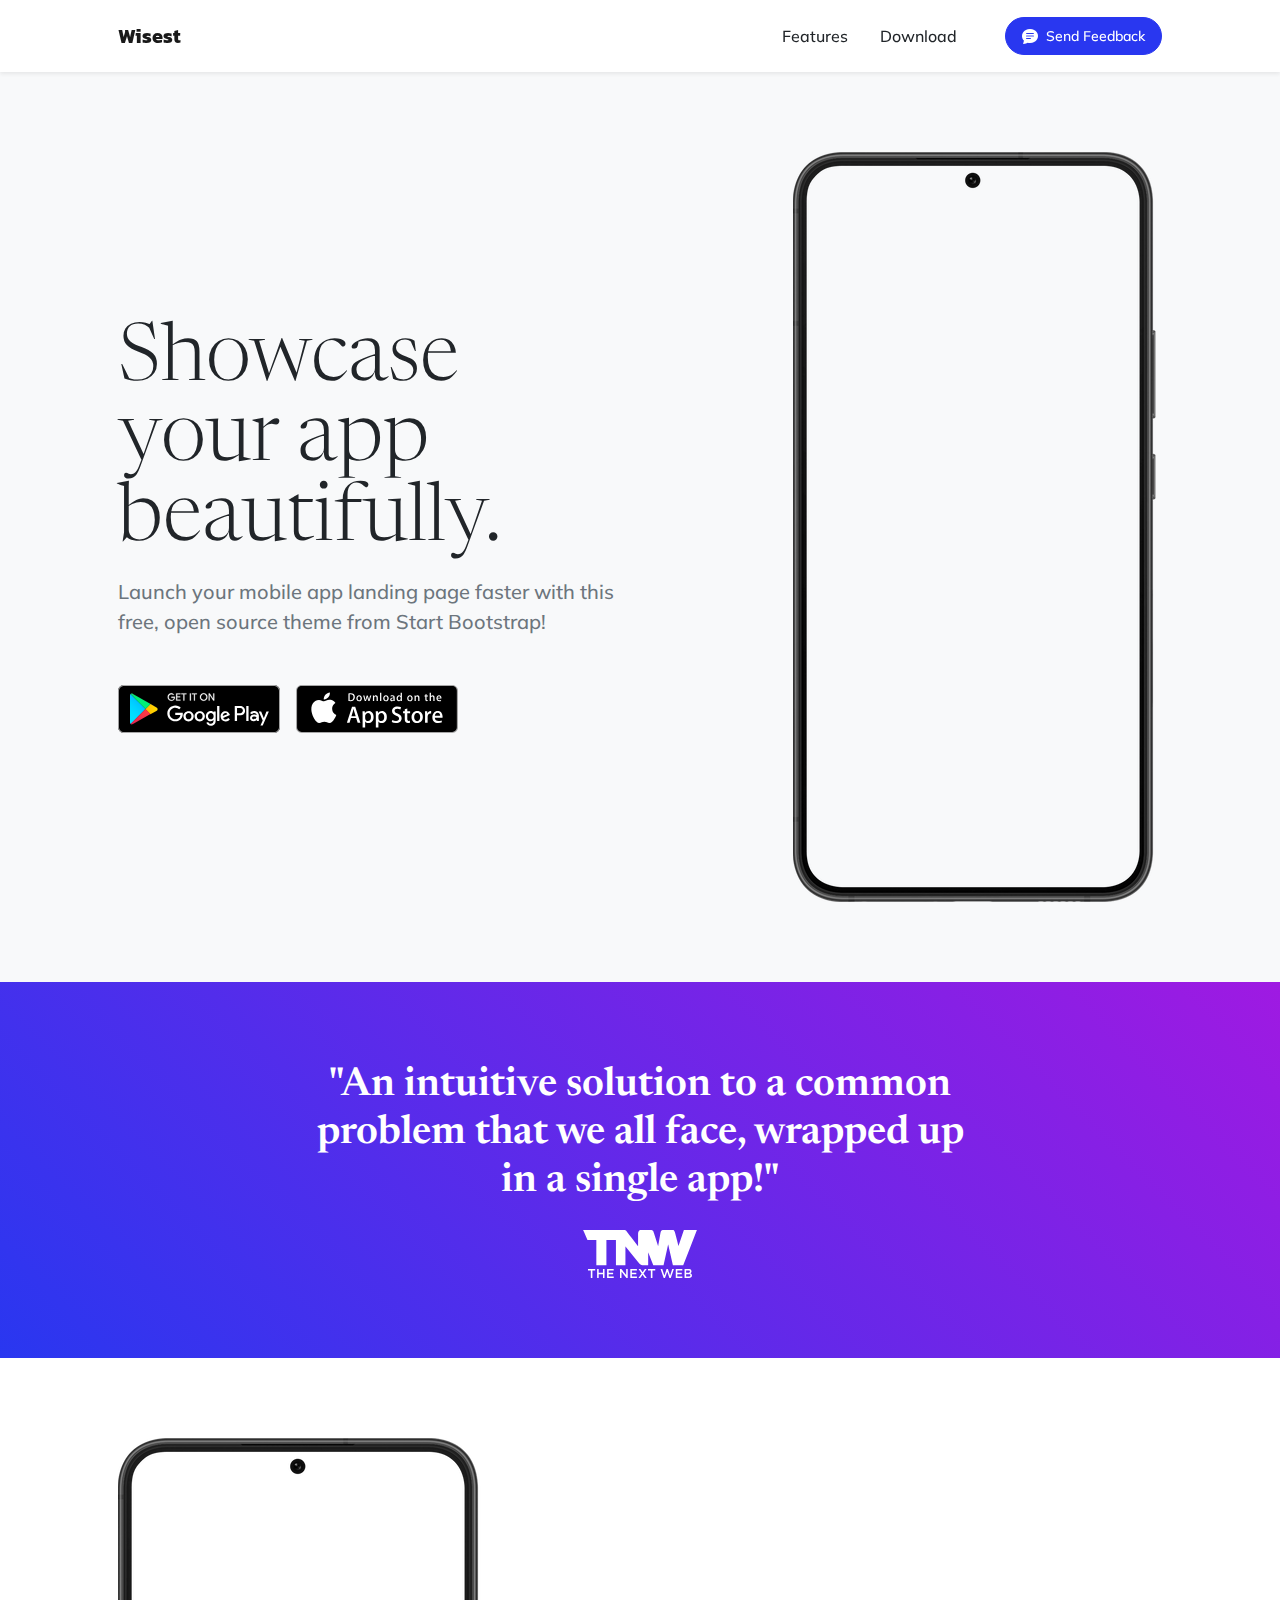
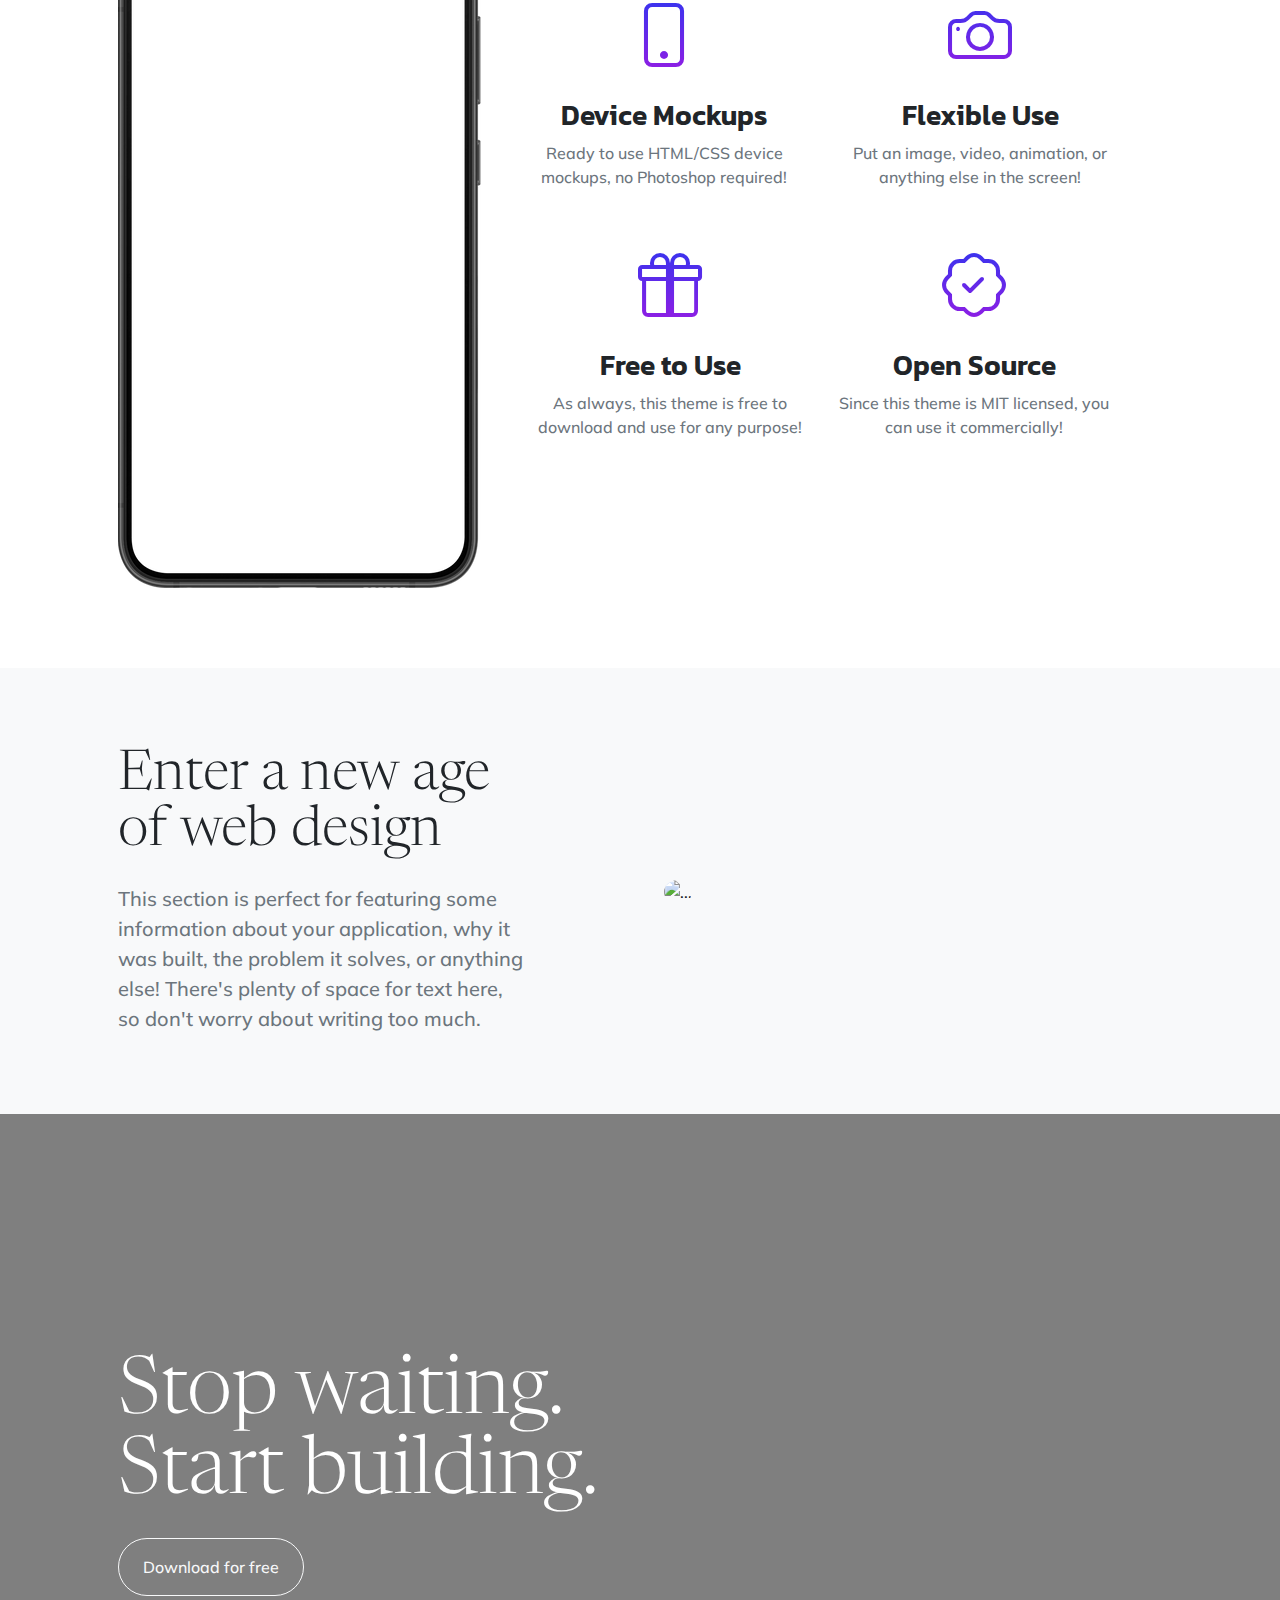
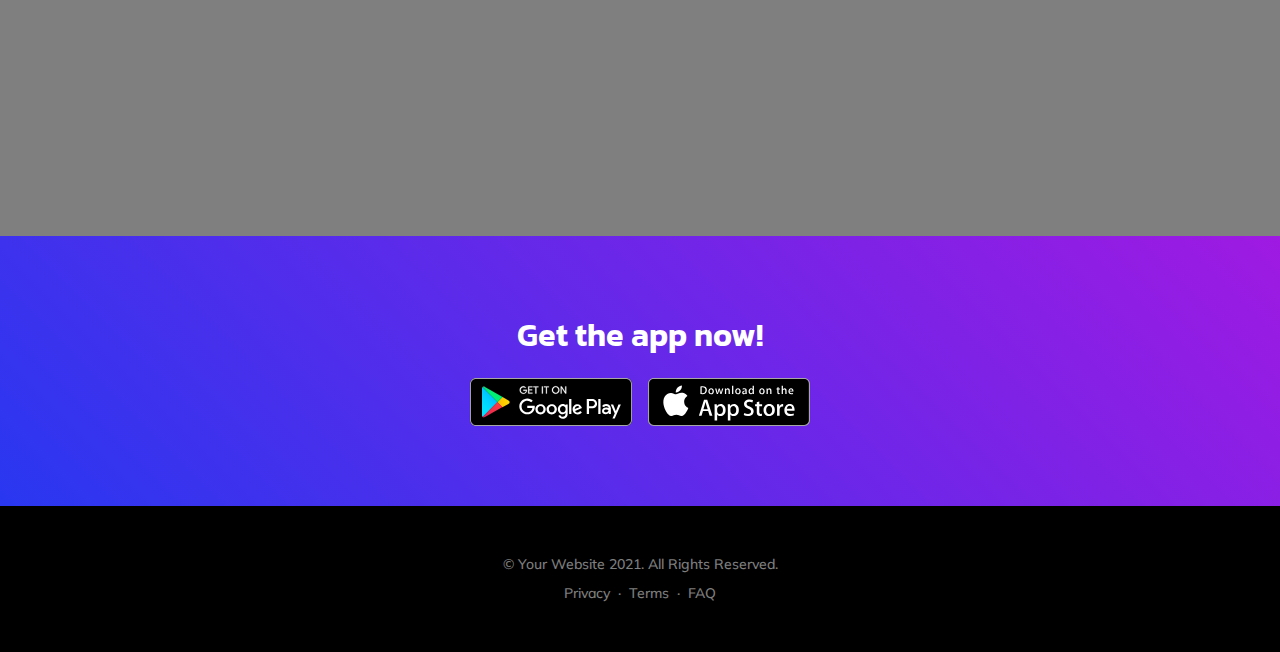
==== index.html @ c9eafa57 "first commit to set up the page" ====
<!DOCTYPE html>
<html lang="en">
    <head>
        <meta charset="utf-8" />
        <meta name="viewport" content="width=device-width, initial-scale=1, shrink-to-fit=no" />
        <meta name="description" content="" />
        <meta name="author" content="" />
        <title>New Age - Start Bootstrap Theme</title>
        <link rel="icon" type="image/x-icon" href="assets/favicon.ico" />
        <!-- Bootstrap icons-->
        <link href="https://cdn.jsdelivr.net/npm/bootstrap-icons@1.5.0/font/bootstrap-icons.css" rel="stylesheet" />
        <!-- Google fonts-->
        <link rel="preconnect" href="https://fonts.gstatic.com" />
        <link href="https://fonts.googleapis.com/css2?family=Newsreader:ital,wght@0,600;1,600&amp;display=swap" rel="stylesheet" />
        <link href="https://fonts.googleapis.com/css2?family=Mulish:ital,wght@0,300;0,500;0,600;0,700;1,300;1,500;1,600;1,700&amp;display=swap" rel="stylesheet" />
        <link href="https://fonts.googleapis.com/css2?family=Kanit:ital,wght@0,400;1,400&amp;display=swap" rel="stylesheet" />
        <!-- Core theme CSS (includes Bootstrap)-->
        <link href="css/styles.css" rel="stylesheet" />
    </head>
    <body id="page-top">
        <!-- Navigation-->
        <nav class="navbar navbar-expand-lg navbar-light fixed-top shadow-sm" id="mainNav">
            <div class="container px-5">
                <a class="navbar-brand fw-bold" href="#page-top">Wisest</a>
                <button class="navbar-toggler" type="button" data-bs-toggle="collapse" data-bs-target="#navbarResponsive" aria-controls="navbarResponsive" aria-expanded="false" aria-label="Toggle navigation">
                    Menu
                    <i class="bi-list"></i>
                </button>
                <div class="collapse navbar-collapse" id="navbarResponsive">
                    <ul class="navbar-nav ms-auto me-4 my-3 my-lg-0">
                        <li class="nav-item"><a class="nav-link me-lg-3" href="#features">Features</a></li>
                        <li class="nav-item"><a class="nav-link me-lg-3" href="#download">Download</a></li>
                    </ul>
                    <button class="btn btn-primary rounded-pill px-3 mb-2 mb-lg-0" data-bs-toggle="modal" data-bs-target="#feedbackModal">
                        <span class="d-flex align-items-center">
                            <i class="bi-chat-text-fill me-2"></i>
                            <span class="small">Send Feedback</span>
                        </span>
                    </button>
                </div>
            </div>
        </nav>
        <!-- Mashead header-->
        <header class="masthead">
            <div class="container px-5">
                <div class="row gx-5 align-items-center">
                    <div class="col-lg-6">
                        <!-- Mashead text and app badges-->
                        <div class="mb-5 mb-lg-0 text-center text-lg-start">
                            <h1 class="display-1 lh-1 mb-3">Showcase your app beautifully.</h1>
                            <p class="lead fw-normal text-muted mb-5">Launch your mobile app landing page faster with this free, open source theme from Start Bootstrap!</p>
                            <div class="d-flex flex-column flex-lg-row align-items-center">
                                <a class="me-lg-3 mb-4 mb-lg-0" href="#!"><img class="app-badge" src="assets/img/google-play-badge.svg" alt="..." /></a>
                                <a href="#!"><img class="app-badge" src="assets/img/app-store-badge.svg" alt="..." /></a>
                            </div>
                        </div>
                    </div>
                    <div class="col-lg-6">
                        <!-- Masthead device mockup feature-->
                        <div class="masthead-device-mockup">
                                <div class="device-wrapper">
                                    <img src="assets/img/android.png" width="363" height="750">
                                </div>
                        </div>
                    </div>
                </div>
            </div>
        </header>
        <!-- Quote/testimonial aside-->
        <aside class="text-center bg-gradient-primary-to-secondary">
            <div class="container px-5">
                <div class="row gx-5 justify-content-center">
                    <div class="col-xl-8">
                        <div class="h2 fs-1 text-white mb-4">"An intuitive solution to a common problem that we all face, wrapped up in a single app!"</div>
                        <img src="assets/img/tnw-logo.svg" alt="..." style="height: 3rem" />
                    </div>
                </div>
            </div>
        </aside>
        <!-- App features section-->
        <section id="features">
            <div class="container px-5">
                <div class="row gx-5 align-items-center">
                    <div class="col-lg-8 order-lg-1 mb-5 mb-lg-0">
                        <div class="container-fluid px-5">
                            <div class="row gx-5">
                                <div class="col-md-6 mb-5">
                                    <!-- Feature item-->
                                    <div class="text-center">
                                        <i class="bi-phone icon-feature text-gradient d-block mb-3"></i>
                                        <h3 class="font-alt">Device Mockups</h3>
                                        <p class="text-muted mb-0">Ready to use HTML/CSS device mockups, no Photoshop required!</p>
                                    </div>
                                </div>
                                <div class="col-md-6 mb-5">
                                    <!-- Feature item-->
                                    <div class="text-center">
                                        <i class="bi-camera icon-feature text-gradient d-block mb-3"></i>
                                        <h3 class="font-alt">Flexible Use</h3>
                                        <p class="text-muted mb-0">Put an image, video, animation, or anything else in the screen!</p>
                                    </div>
                                </div>
                            </div>
                            <div class="row">
                                <div class="col-md-6 mb-5 mb-md-0">
                                    <!-- Feature item-->
                                    <div class="text-center">
                                        <i class="bi-gift icon-feature text-gradient d-block mb-3"></i>
                                        <h3 class="font-alt">Free to Use</h3>
                                        <p class="text-muted mb-0">As always, this theme is free to download and use for any purpose!</p>
                                    </div>
                                </div>
                                <div class="col-md-6">
                                    <!-- Feature item-->
                                    <div class="text-center">
                                        <i class="bi-patch-check icon-feature text-gradient d-block mb-3"></i>
                                        <h3 class="font-alt">Open Source</h3>
                                        <p class="text-muted mb-0">Since this theme is MIT licensed, you can use it commercially!</p>
                                    </div>
                                </div>
                            </div>
                        </div>
                    </div>
                    <div class="col-lg-4 order-lg-0">
                        <!-- Features section device mockup-->
                        <div class="masthead-device-mockup">
                            <div class="device-wrapper">
                                <img src="assets/img/android.png" width="363" height="750">
                            </div>
                        </div>
                    </div>
                </div>
            </div>
        </section>
        <!-- Basic features section-->
        <section class="bg-light">
            <div class="container px-5">
                <div class="row gx-5 align-items-center justify-content-center justify-content-lg-between">
                    <div class="col-12 col-lg-5">
                        <h2 class="display-4 lh-1 mb-4">Enter a new age of web design</h2>
                        <p class="lead fw-normal text-muted mb-5 mb-lg-0">This section is perfect for featuring some information about your application, why it was built, the problem it solves, or anything else! There's plenty of space for text here, so don't worry about writing too much.</p>
                    </div>
                    <div class="col-sm-8 col-md-6">
                        <div class="px-5 px-sm-0"><img class="img-fluid rounded-circle" src="https://source.unsplash.com/u8Jn2rzYIps/900x900" alt="..." /></div>
                    </div>
                </div>
            </div>
        </section>
        <!-- Call to action section-->
        <section class="cta">
            <div class="cta-content">
                <div class="container px-5">
                    <h2 class="text-white display-1 lh-1 mb-4">
                        Stop waiting.
                        <br />
                        Start building.
                    </h2>
                    <a class="btn btn-outline-light py-3 px-4 rounded-pill" href="https://startbootstrap.com/theme/new-age" target="_blank">Download for free</a>
                </div>
            </div>
        </section>
        <!-- App badge section-->
        <section class="bg-gradient-primary-to-secondary" id="download">
            <div class="container px-5">
                <h2 class="text-center text-white font-alt mb-4">Get the app now!</h2>
                <div class="d-flex flex-column flex-lg-row align-items-center justify-content-center">
                    <a class="me-lg-3 mb-4 mb-lg-0" href="#!"><img class="app-badge" src="assets/img/google-play-badge.svg" alt="..." /></a>
                    <a href="#!"><img class="app-badge" src="assets/img/app-store-badge.svg" alt="..." /></a>
                </div>
            </div>
        </section>
        <!-- Footer-->
        <footer class="bg-black text-center py-5">
            <div class="container px-5">
                <div class="text-white-50 small">
                    <div class="mb-2">&copy; Your Website 2021. All Rights Reserved.</div>
                    <a href="#!">Privacy</a>
                    <span class="mx-1">&middot;</span>
                    <a href="#!">Terms</a>
                    <span class="mx-1">&middot;</span>
                    <a href="#!">FAQ</a>
                </div>
            </div>
        </footer>
        <!-- Feedback Modal-->
        <div class="modal fade" id="feedbackModal" tabindex="-1" aria-labelledby="feedbackModalLabel" aria-hidden="true">
            <div class="modal-dialog modal-dialog-centered">
                <div class="modal-content">
                    <div class="modal-header bg-gradient-primary-to-secondary p-4">
                        <h5 class="modal-title font-alt text-white" id="feedbackModalLabel">Send feedback</h5>
                        <button class="btn-close btn-close-white" type="button" data-bs-dismiss="modal" aria-label="Close"></button>
                    </div>
                    <div class="modal-body border-0 p-4">
                        <!-- * * * * * * * * * * * * * * *-->
                        <!-- * * SB Forms Contact Form * *-->
                        <!-- * * * * * * * * * * * * * * *-->
                        <!-- This form is pre-integrated with SB Forms.-->
                        <!-- To make this form functional, sign up at-->
                        <!-- https://startbootstrap.com/solution/contact-forms-->
                        <!-- to get an API token!-->
                        <form id="contactForm" data-sb-form-api-token="API_TOKEN">
                            <!-- Name input-->
                            <div class="form-floating mb-3">
                                <input class="form-control" id="name" type="text" placeholder="Enter your name..." data-sb-validations="required" />
                                <label for="name">Full name</label>
                                <div class="invalid-feedback" data-sb-feedback="name:required">A name is required.</div>
                            </div>
                            <!-- Email address input-->
                            <div class="form-floating mb-3">
                                <input class="form-control" id="email" type="email" placeholder="name@example.com" data-sb-validations="required,email" />
                                <label for="email">Email address</label>
                                <div class="invalid-feedback" data-sb-feedback="email:required">An email is required.</div>
                                <div class="invalid-feedback" data-sb-feedback="email:email">Email is not valid.</div>
                            </div>
                            <!-- Phone number input-->
                            <div class="form-floating mb-3">
                                <input class="form-control" id="phone" type="tel" placeholder="(123) 456-7890" data-sb-validations="required" />
                                <label for="phone">Phone number</label>
                                <div class="invalid-feedback" data-sb-feedback="phone:required">A phone number is required.</div>
                            </div>
                            <!-- Message input-->
                            <div class="form-floating mb-3">
                                <textarea class="form-control" id="message" type="text" placeholder="Enter your message here..." style="height: 10rem" data-sb-validations="required"></textarea>
                                <label for="message">Message</label>
                                <div class="invalid-feedback" data-sb-feedback="message:required">A message is required.</div>
                            </div>
                            <!-- Submit success message-->
                            <!---->
                            <!-- This is what your users will see when the form-->
                            <!-- has successfully submitted-->
                            <div class="d-none" id="submitSuccessMessage">
                                <div class="text-center mb-3">
                                    <div class="fw-bolder">Form submission successful!</div>
                                    To activate this form, sign up at
                                    <br />
                                    <a href="https://startbootstrap.com/solution/contact-forms">https://startbootstrap.com/solution/contact-forms</a>
                                </div>
                            </div>
                            <!-- Submit error message-->
                            <!---->
                            <!-- This is what your users will see when there is-->
                            <!-- an error submitting the form-->
                            <div class="d-none" id="submitErrorMessage"><div class="text-center text-danger mb-3">Error sending message!</div></div>
                            <!-- Submit Button-->
                            <div class="d-grid"><button class="btn btn-primary rounded-pill btn-lg disabled" id="submitButton" type="submit">Submit</button></div>
                        </form>
                    </div>
                </div>
            </div>
        </div>
        <!-- Bootstrap core JS-->
        <script src="https://cdn.jsdelivr.net/npm/bootstrap@5.1.3/dist/js/bootstrap.bundle.min.js"></script>
        <!-- Core theme JS-->
        <script src="js/scripts.js"></script>
        <!-- * * * * * * * * * * * * * * * * * * * * * * * * * * * * * * * * * * * * * * * *-->
        <!-- * *                               SB Forms JS                               * *-->
        <!-- * * Activate your form at https://startbootstrap.com/solution/contact-forms * *-->
        <!-- * * * * * * * * * * * * * * * * * * * * * * * * * * * * * * * * * * * * * * * *-->
        <script src="https://cdn.startbootstrap.com/sb-forms-latest.js"></script>
    </body>
</html>
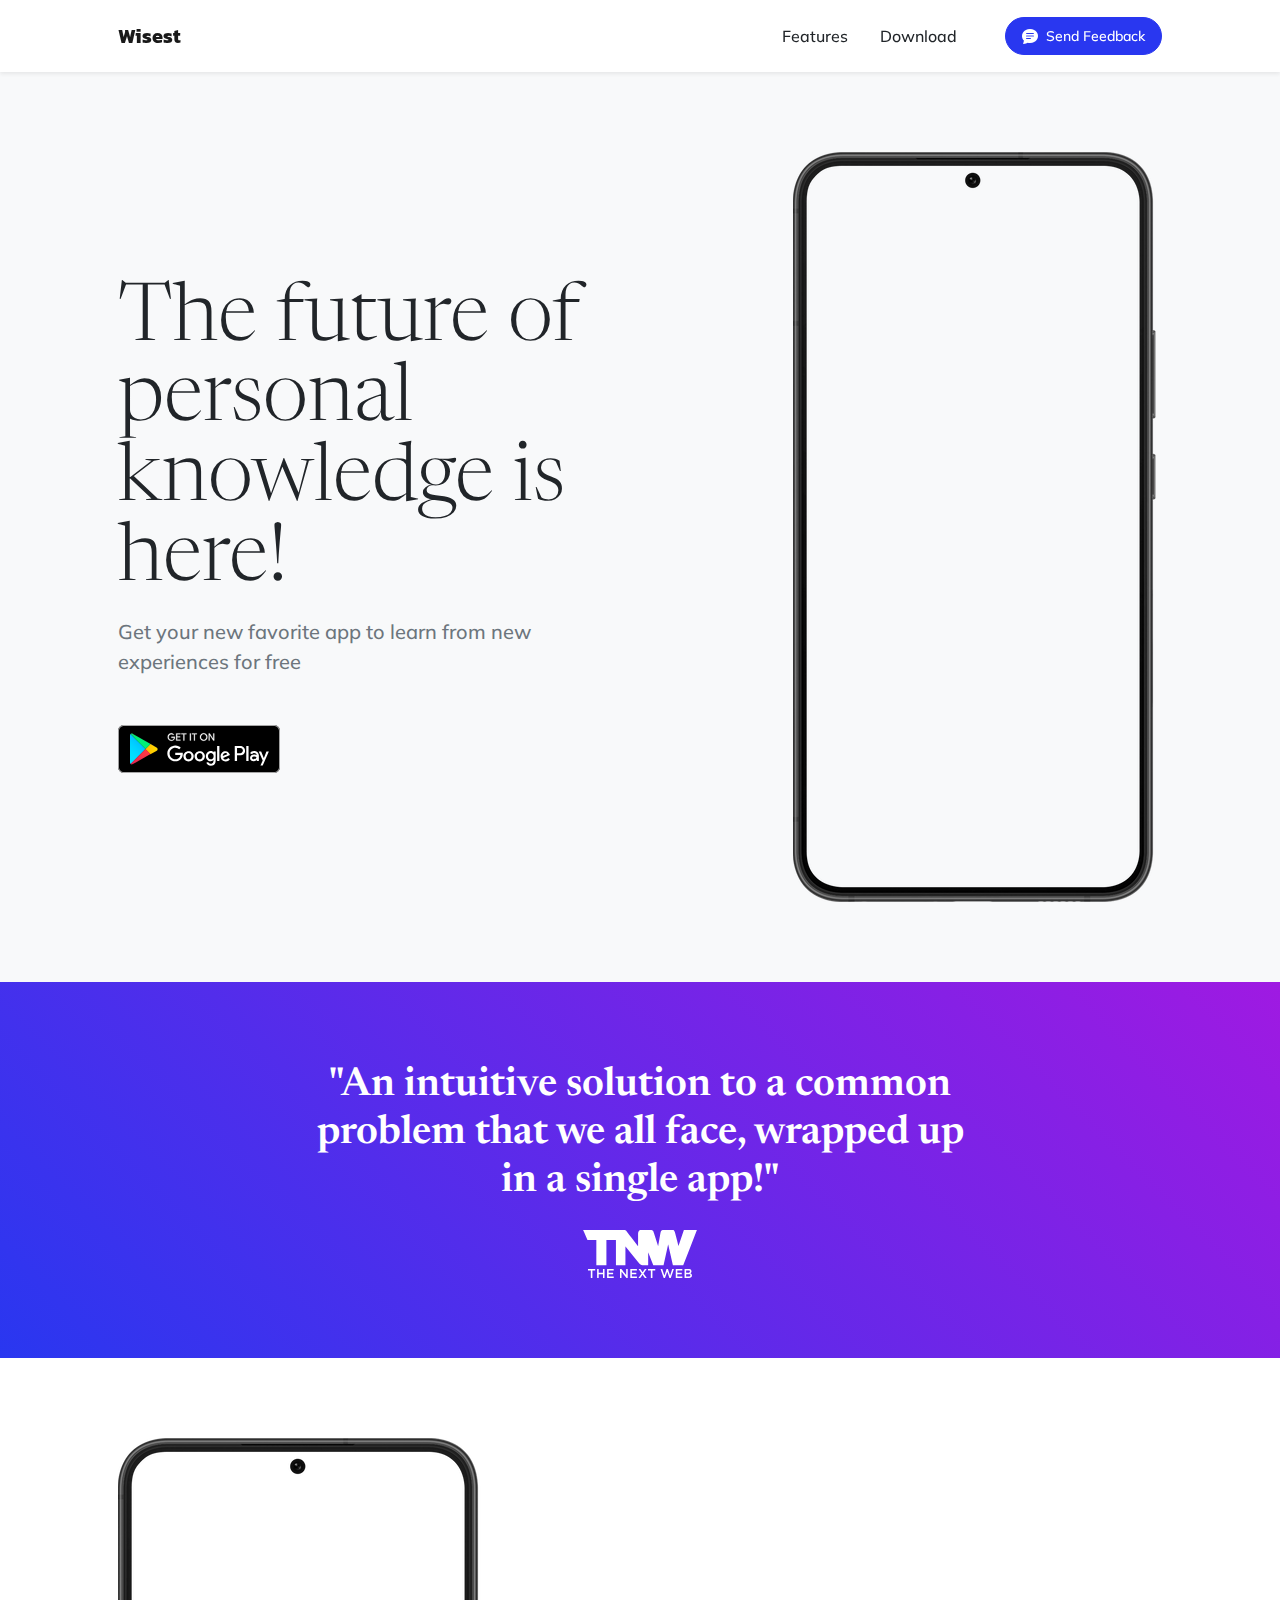
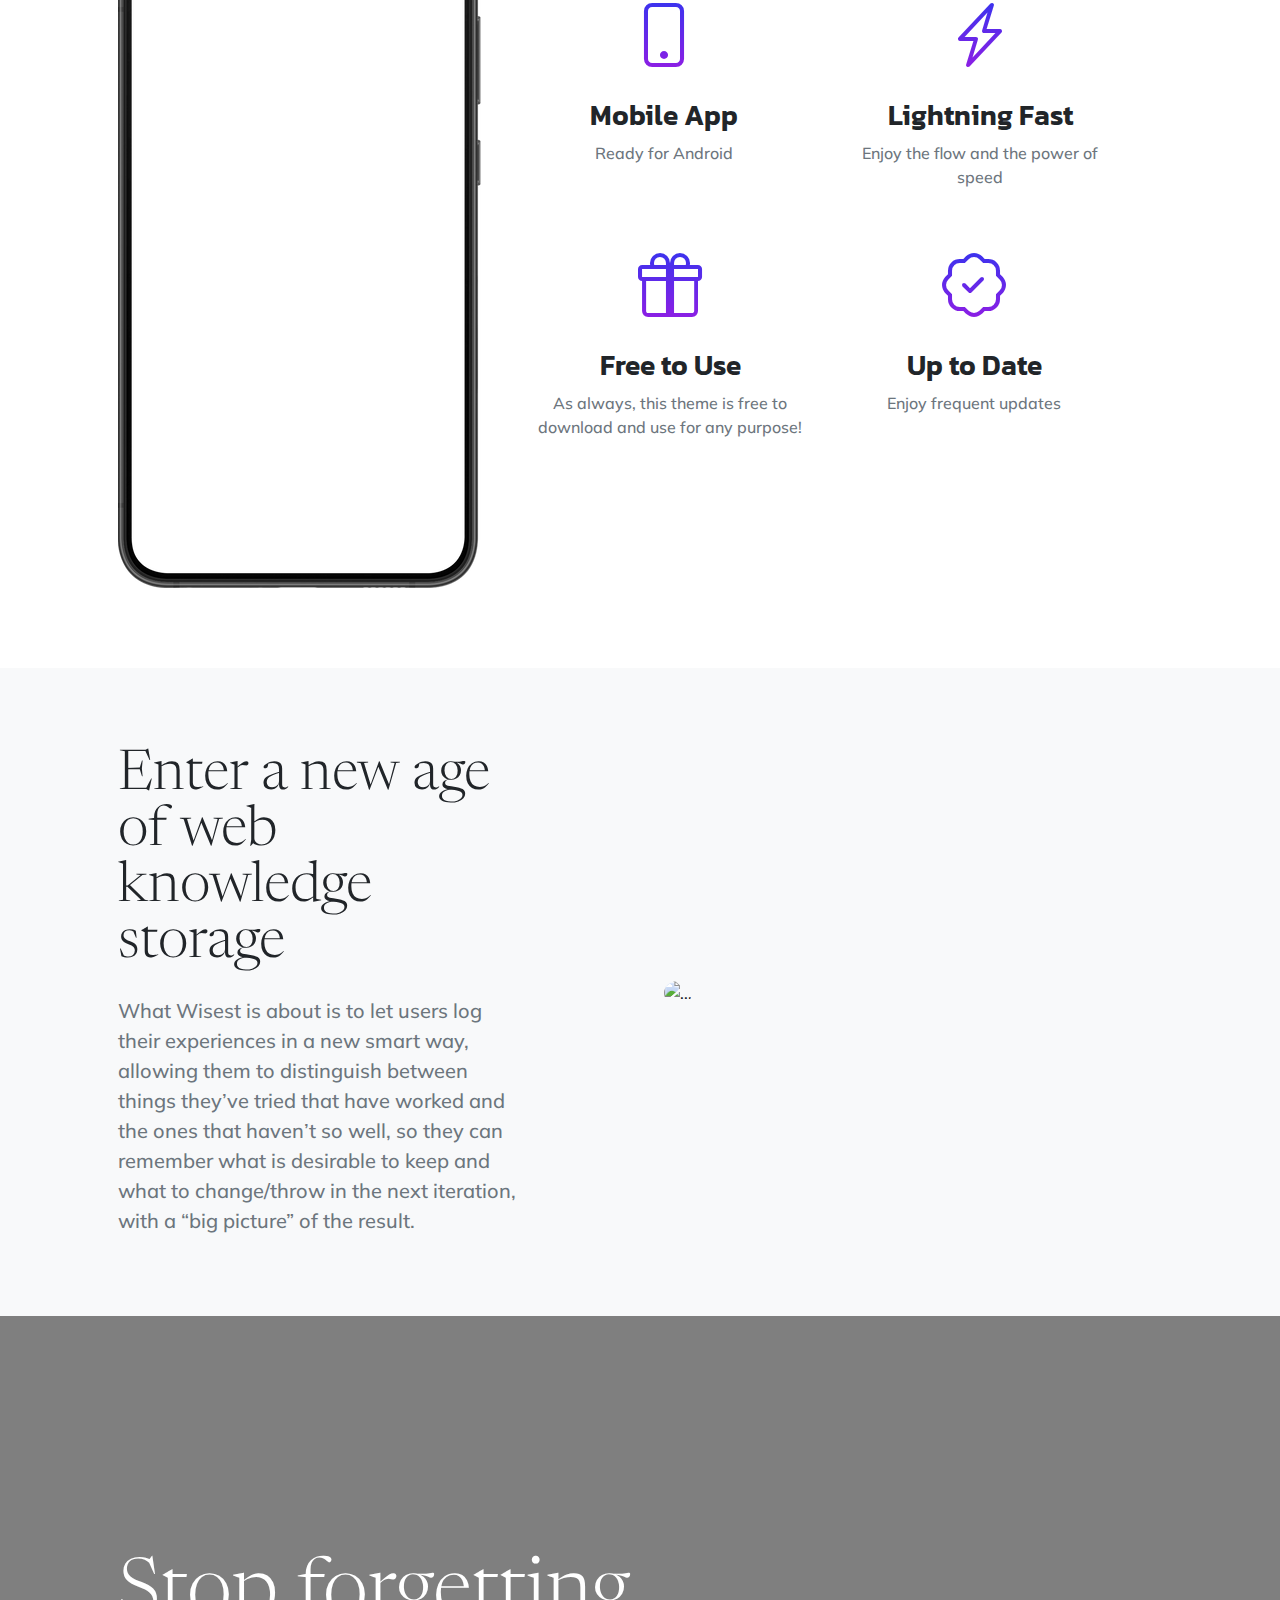
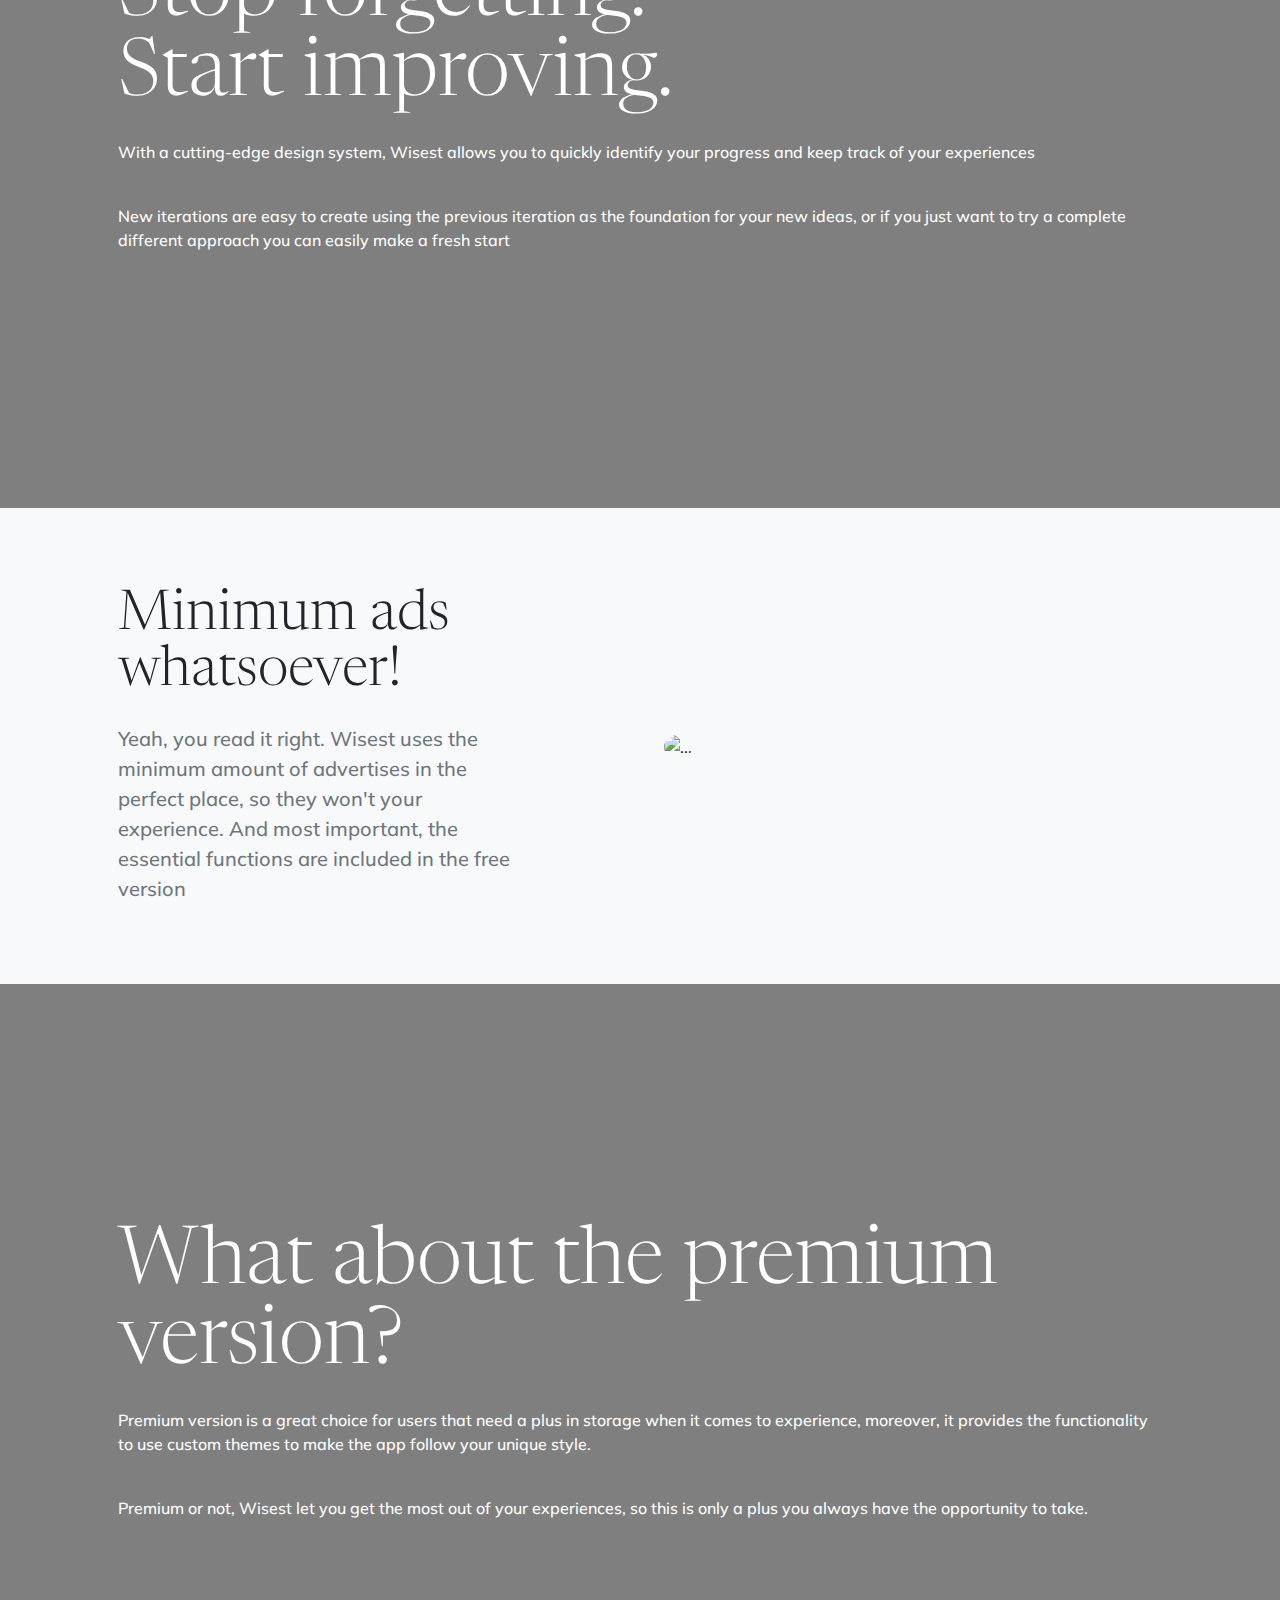
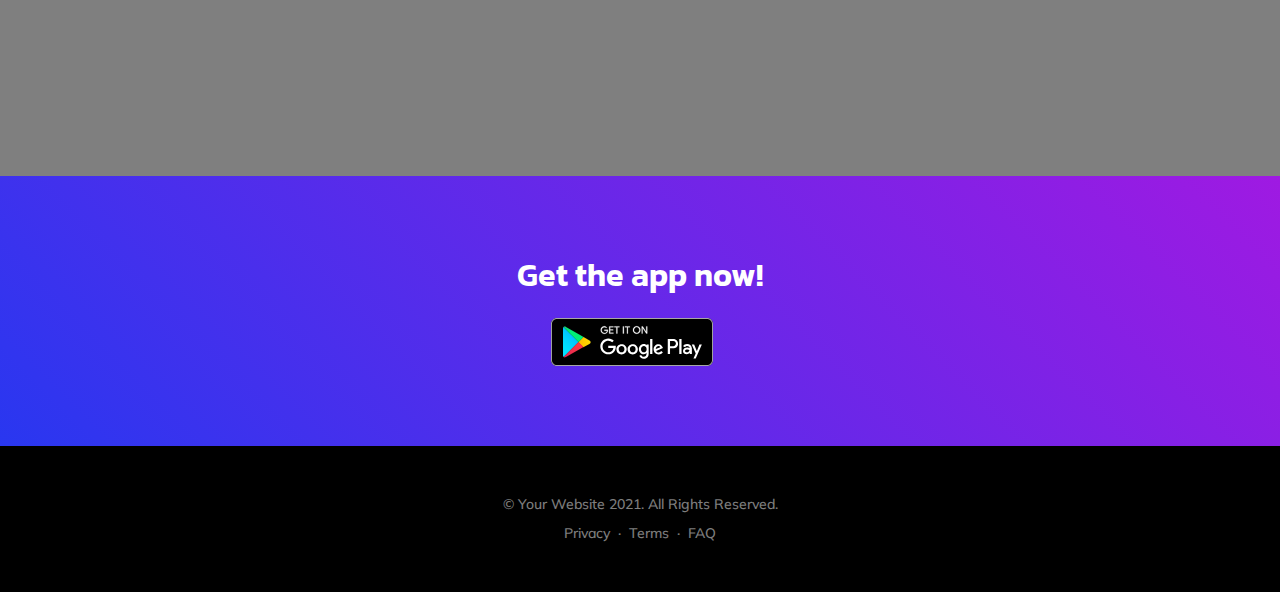
==== commit 3a920f01: "Updated web page with standard text" ====
--- a/index.html
+++ b/index.html
@@ -5,7 +5,7 @@
         <meta name="viewport" content="width=device-width, initial-scale=1, shrink-to-fit=no" />
         <meta name="description" content="" />
         <meta name="author" content="" />
-        <title>New Age - Start Bootstrap Theme</title>
+        <title>Wisest</title>
         <link rel="icon" type="image/x-icon" href="assets/favicon.ico" />
         <!-- Bootstrap icons-->
         <link href="https://cdn.jsdelivr.net/npm/bootstrap-icons@1.5.0/font/bootstrap-icons.css" rel="stylesheet" />
@@ -47,11 +47,11 @@
                     <div class="col-lg-6">
                         <!-- Mashead text and app badges-->
                         <div class="mb-5 mb-lg-0 text-center text-lg-start">
-                            <h1 class="display-1 lh-1 mb-3">Showcase your app beautifully.</h1>
-                            <p class="lead fw-normal text-muted mb-5">Launch your mobile app landing page faster with this free, open source theme from Start Bootstrap!</p>
+                            <h1 class="display-1 lh-1 mb-3">The future of personal knowledge is here!</h1>
+                            <p class="lead fw-normal text-muted mb-5">Get your new favorite app to learn from new experiences for free</p>
                             <div class="d-flex flex-column flex-lg-row align-items-center">
                                 <a class="me-lg-3 mb-4 mb-lg-0" href="#!"><img class="app-badge" src="assets/img/google-play-badge.svg" alt="..." /></a>
-                                <a href="#!"><img class="app-badge" src="assets/img/app-store-badge.svg" alt="..." /></a>
+<!--                                <a href="#!"><img class="app-badge" src="assets/img/app-store-badge.svg" alt="..." /></a>-->
                             </div>
                         </div>
                     </div>
@@ -88,16 +88,16 @@
                                     <!-- Feature item-->
                                     <div class="text-center">
                                         <i class="bi-phone icon-feature text-gradient d-block mb-3"></i>
-                                        <h3 class="font-alt">Device Mockups</h3>
-                                        <p class="text-muted mb-0">Ready to use HTML/CSS device mockups, no Photoshop required!</p>
+                                        <h3 class="font-alt">Mobile App</h3>
+                                        <p class="text-muted mb-0">Ready for Android</p>
                                     </div>
                                 </div>
                                 <div class="col-md-6 mb-5">
                                     <!-- Feature item-->
                                     <div class="text-center">
-                                        <i class="bi-camera icon-feature text-gradient d-block mb-3"></i>
-                                        <h3 class="font-alt">Flexible Use</h3>
-                                        <p class="text-muted mb-0">Put an image, video, animation, or anything else in the screen!</p>
+                                        <i class="bi-lightning-charge icon-feature text-gradient d-block mb-3"></i>
+                                        <h3 class="font-alt">Lightning Fast</h3>
+                                        <p class="text-muted mb-0">Enjoy the flow and the power of speed</p>
                                     </div>
                                 </div>
                             </div>
@@ -114,8 +114,8 @@
                                     <!-- Feature item-->
                                     <div class="text-center">
                                         <i class="bi-patch-check icon-feature text-gradient d-block mb-3"></i>
-                                        <h3 class="font-alt">Open Source</h3>
-                                        <p class="text-muted mb-0">Since this theme is MIT licensed, you can use it commercially!</p>
+                                        <h3 class="font-alt">Up to Date</h3>
+                                        <p class="text-muted mb-0">Enjoy frequent updates</p>
                                     </div>
                                 </div>
                             </div>
@@ -137,8 +137,8 @@
             <div class="container px-5">
                 <div class="row gx-5 align-items-center justify-content-center justify-content-lg-between">
                     <div class="col-12 col-lg-5">
-                        <h2 class="display-4 lh-1 mb-4">Enter a new age of web design</h2>
-                        <p class="lead fw-normal text-muted mb-5 mb-lg-0">This section is perfect for featuring some information about your application, why it was built, the problem it solves, or anything else! There's plenty of space for text here, so don't worry about writing too much.</p>
+                        <h2 class="display-4 lh-1 mb-4">Enter a new age of web knowledge storage</h2>
+                        <p class="lead fw-normal text-muted mb-5 mb-lg-0">What Wisest is about is to let users log their experiences in a new smart way, allowing them to distinguish between things they’ve tried that have worked and the ones that haven’t so well, so they can remember what is desirable to keep and what to change/throw in the next iteration, with a “big picture” of the result.</p>
                     </div>
                     <div class="col-sm-8 col-md-6">
                         <div class="px-5 px-sm-0"><img class="img-fluid rounded-circle" src="https://source.unsplash.com/u8Jn2rzYIps/900x900" alt="..." /></div>
@@ -151,11 +151,40 @@
             <div class="cta-content">
                 <div class="container px-5">
                     <h2 class="text-white display-1 lh-1 mb-4">
-                        Stop waiting.
+                        Stop forgetting.
                         <br />
-                        Start building.
+                        Start improving.
                     </h2>
-                    <a class="btn btn-outline-light py-3 px-4 rounded-pill" href="https://startbootstrap.com/theme/new-age" target="_blank">Download for free</a>
+                    <p class="text-white">With a cutting-edge design system, Wisest allows you to quickly identify your progress and keep track of your experiences</p>
+                    <br/>
+                    <p class="text-white">New iterations are easy to create using the previous iteration as the foundation for your new ideas, or if you just want to try a complete different approach you can easily make a fresh start</p>
+                </div>
+            </div>
+        </section>
+        <!-- Basic features section-->
+        <section class="bg-light">
+            <div class="container px-5">
+                <div class="row gx-5 align-items-center justify-content-center justify-content-lg-between">
+                    <div class="col-12 col-lg-5">
+                        <h2 class="display-4 lh-1 mb-4">Minimum ads whatsoever!</h2>
+                        <p class="lead fw-normal text-muted mb-5 mb-lg-0">Yeah, you read it right. Wisest uses the minimum amount of advertises in the perfect place, so they won't your experience. And most important, the essential functions are included in the free version</p>
+                    </div>
+                    <div class="col-sm-8 col-md-6">
+                        <div class="px-5 px-sm-0"><img class="img-fluid rounded-circle" src="https://source.unsplash.com/u8Jn2rzYIps/900x900" alt="..." /></div>
+                    </div>
+                </div>
+            </div>
+        </section>
+        <!-- Call to action section-->
+        <section class="cta">
+            <div class="cta-content">
+                <div class="container px-5">
+                    <h2 class="text-white display-1 lh-1 mb-4">
+                        What about the premium version?
+                    </h2>
+                    <p class="text-white">Premium version is a great choice for users that need a plus in storage when it comes to experience, moreover, it provides the functionality to use custom themes to make the app follow your unique style.</p>
+                    <br/>
+                    <p class="text-white">Premium or not, Wisest let you get the most out of your experiences, so this is only a plus you always have the opportunity to take.</p>
                 </div>
             </div>
         </section>
@@ -165,7 +194,7 @@
                 <h2 class="text-center text-white font-alt mb-4">Get the app now!</h2>
                 <div class="d-flex flex-column flex-lg-row align-items-center justify-content-center">
                     <a class="me-lg-3 mb-4 mb-lg-0" href="#!"><img class="app-badge" src="assets/img/google-play-badge.svg" alt="..." /></a>
-                    <a href="#!"><img class="app-badge" src="assets/img/app-store-badge.svg" alt="..." /></a>
+<!--                    <a href="#!"><img class="app-badge" src="assets/img/app-store-badge.svg" alt="..." /></a>-->
                 </div>
             </div>
         </section>
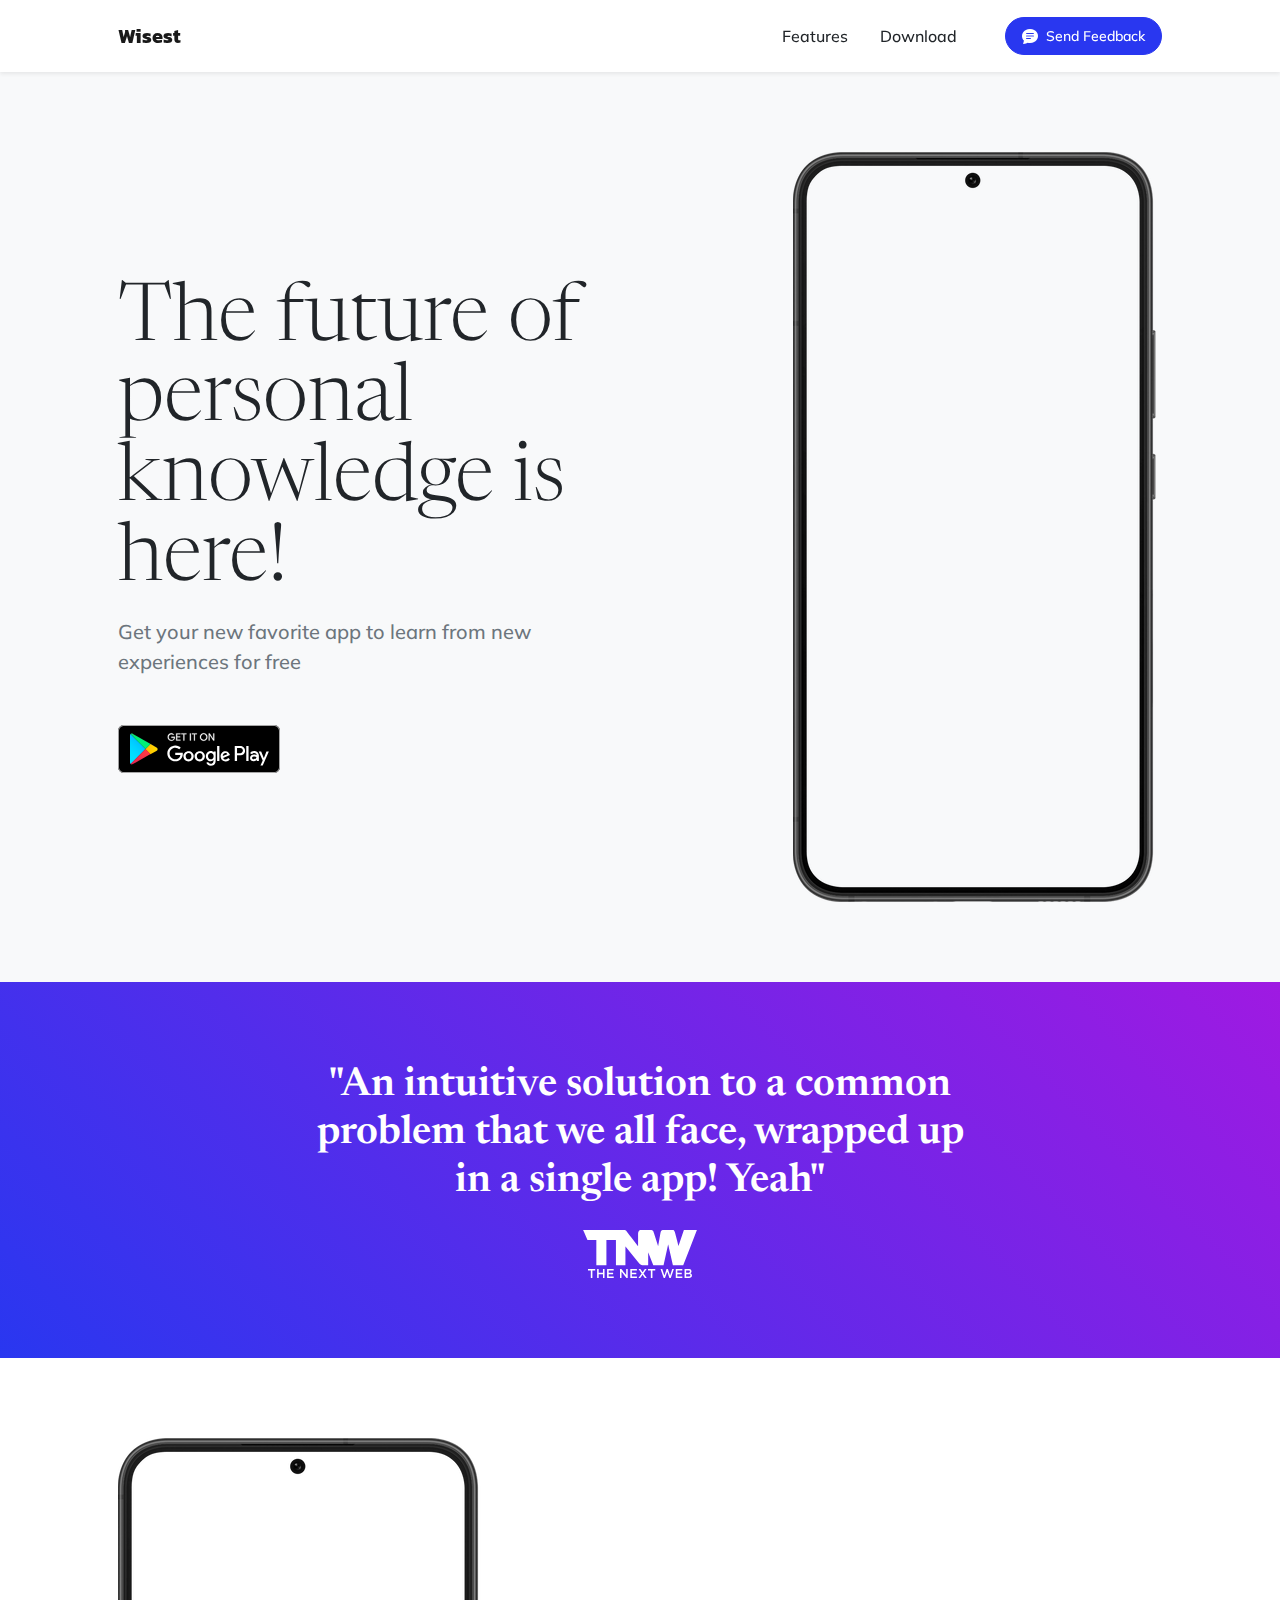
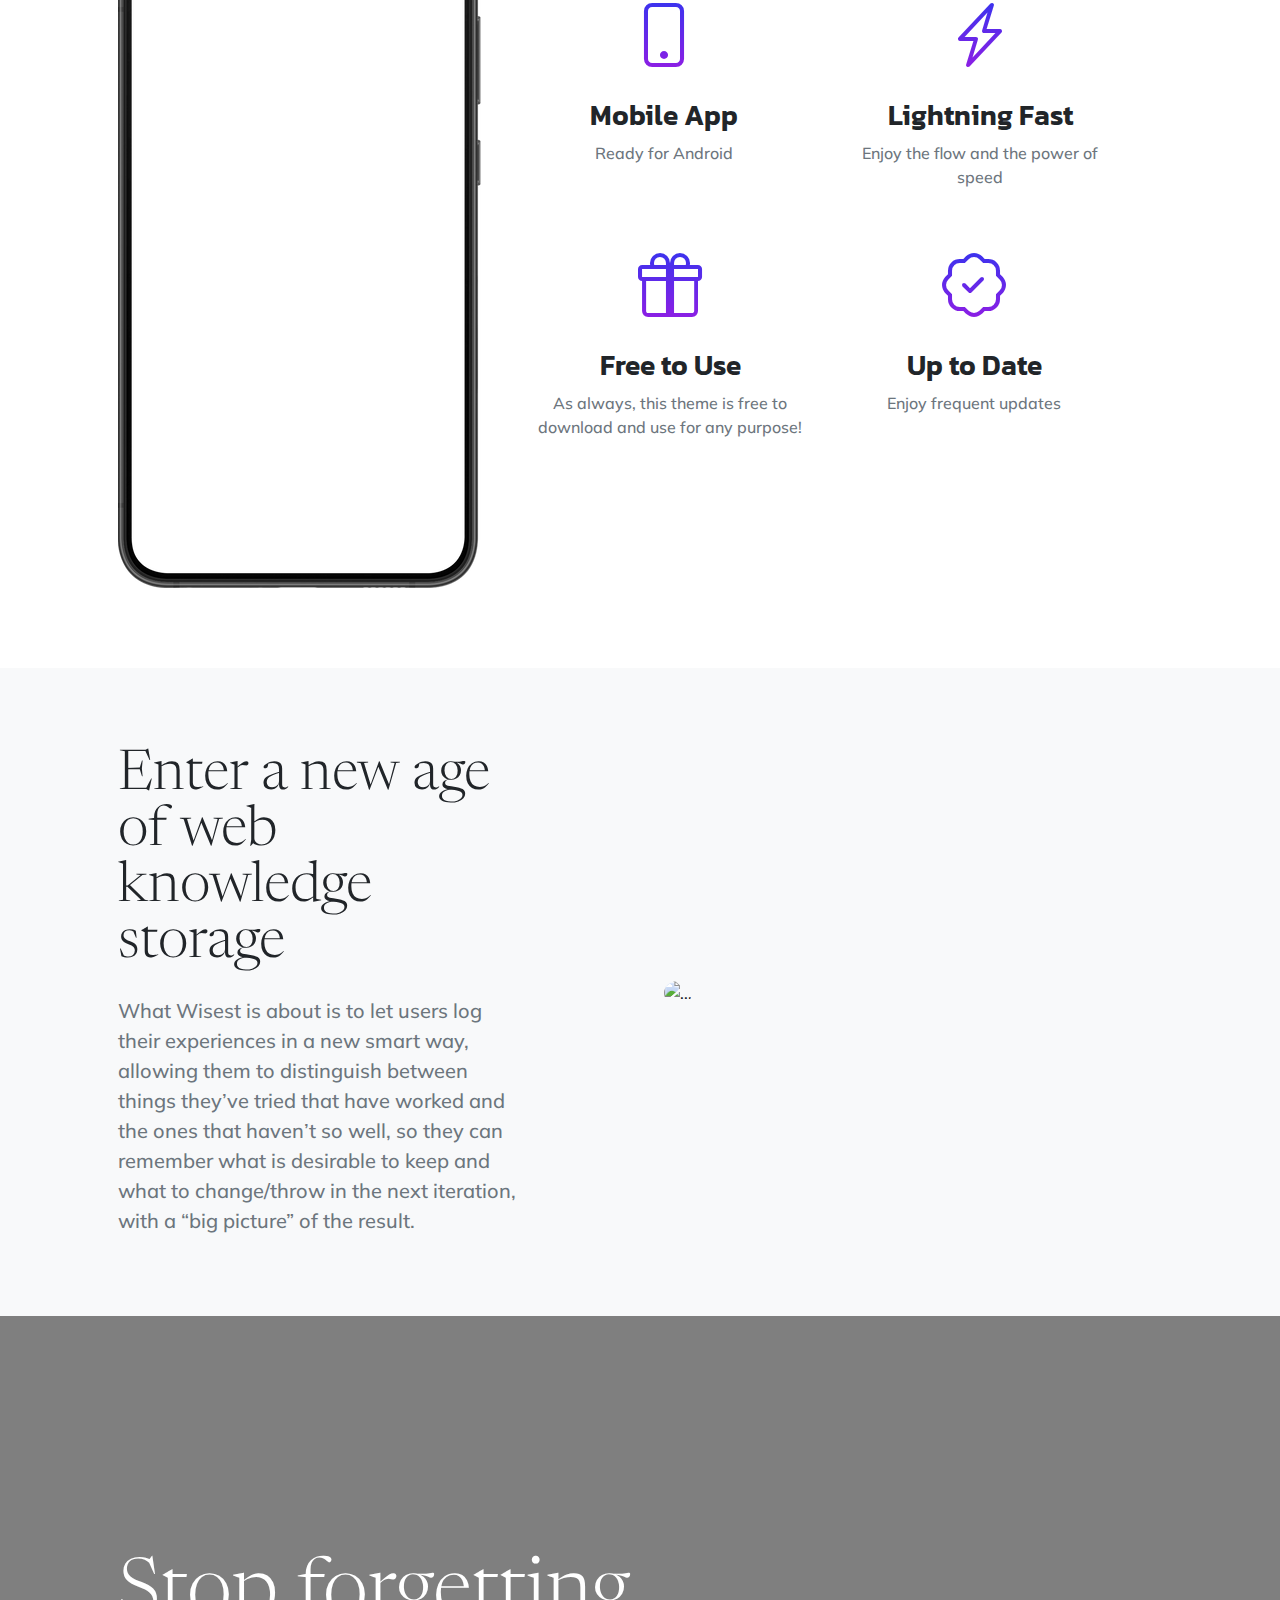
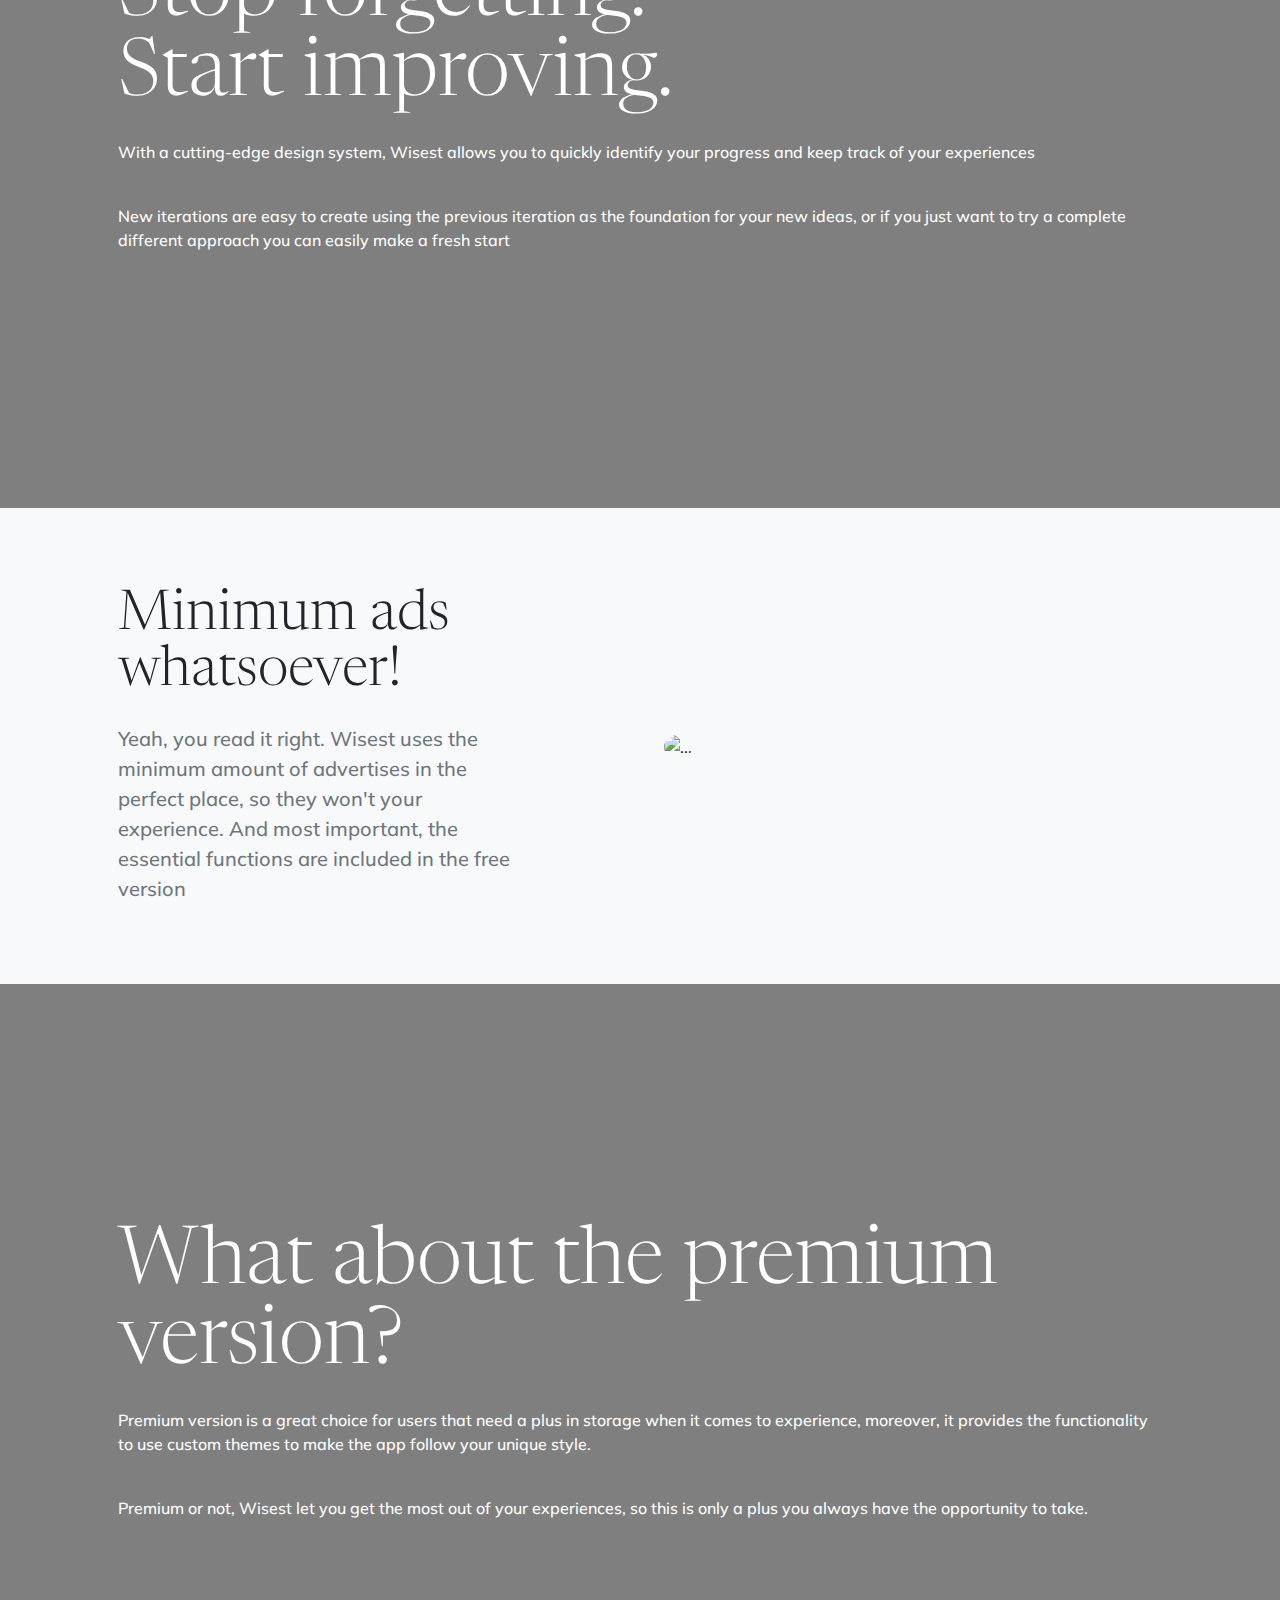
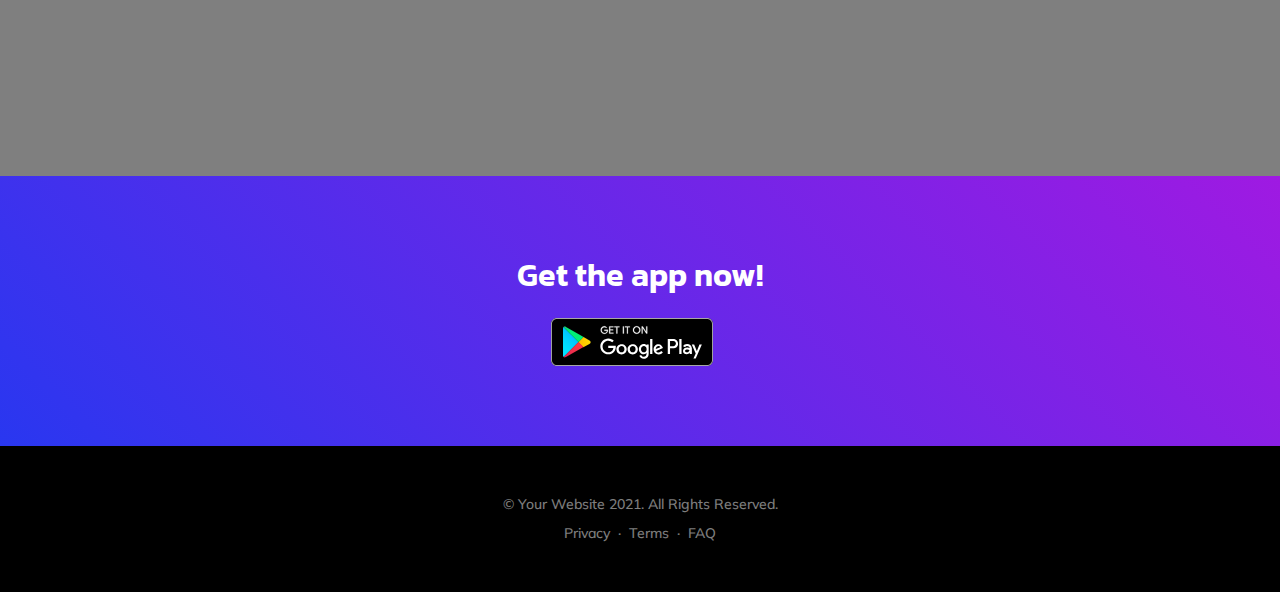
==== commit acfd5738: "udpated webpage" ====
--- a/index.html
+++ b/index.html
@@ -71,7 +71,7 @@
             <div class="container px-5">
                 <div class="row gx-5 justify-content-center">
                     <div class="col-xl-8">
-                        <div class="h2 fs-1 text-white mb-4">"An intuitive solution to a common problem that we all face, wrapped up in a single app!"</div>
+                        <div class="h2 fs-1 text-white mb-4">"An intuitive solution to a common problem that we all face, wrapped up in a single app! Yeah"</div>
                         <img src="assets/img/tnw-logo.svg" alt="..." style="height: 3rem" />
                     </div>
                 </div>
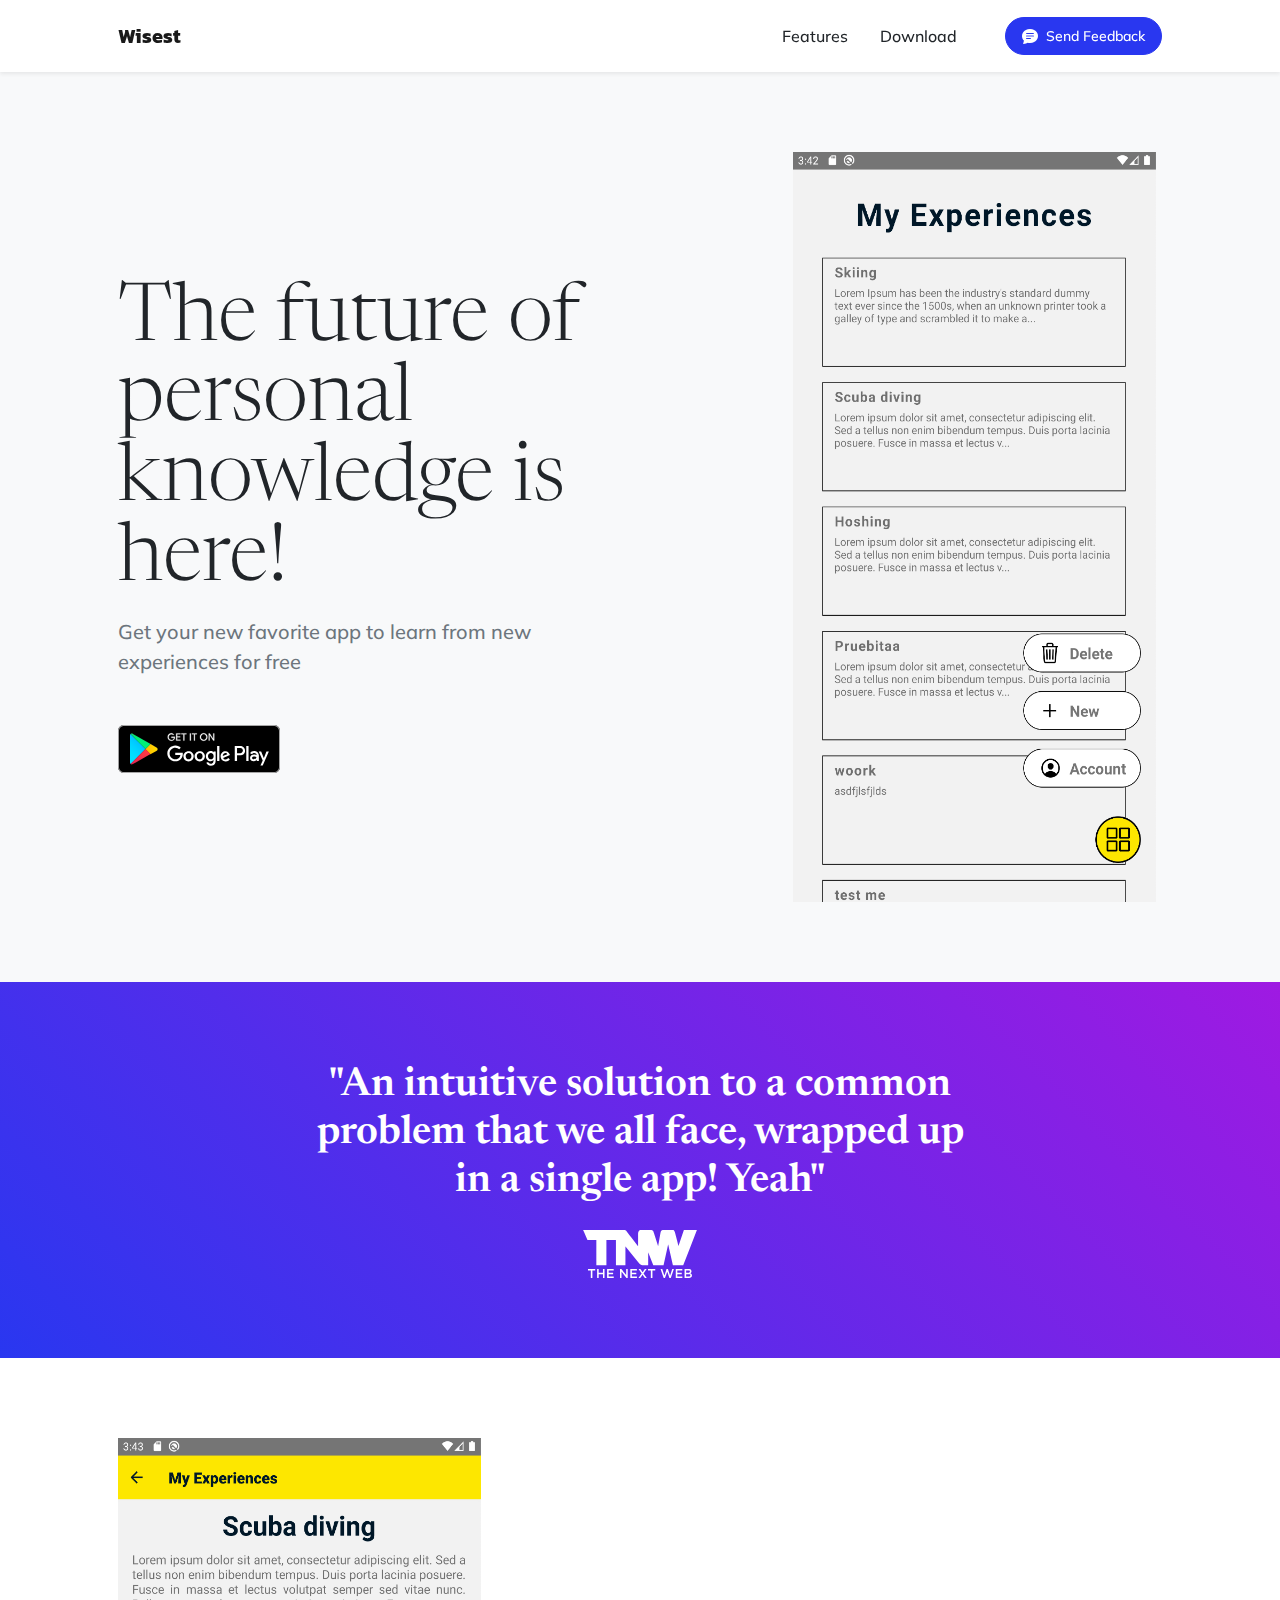
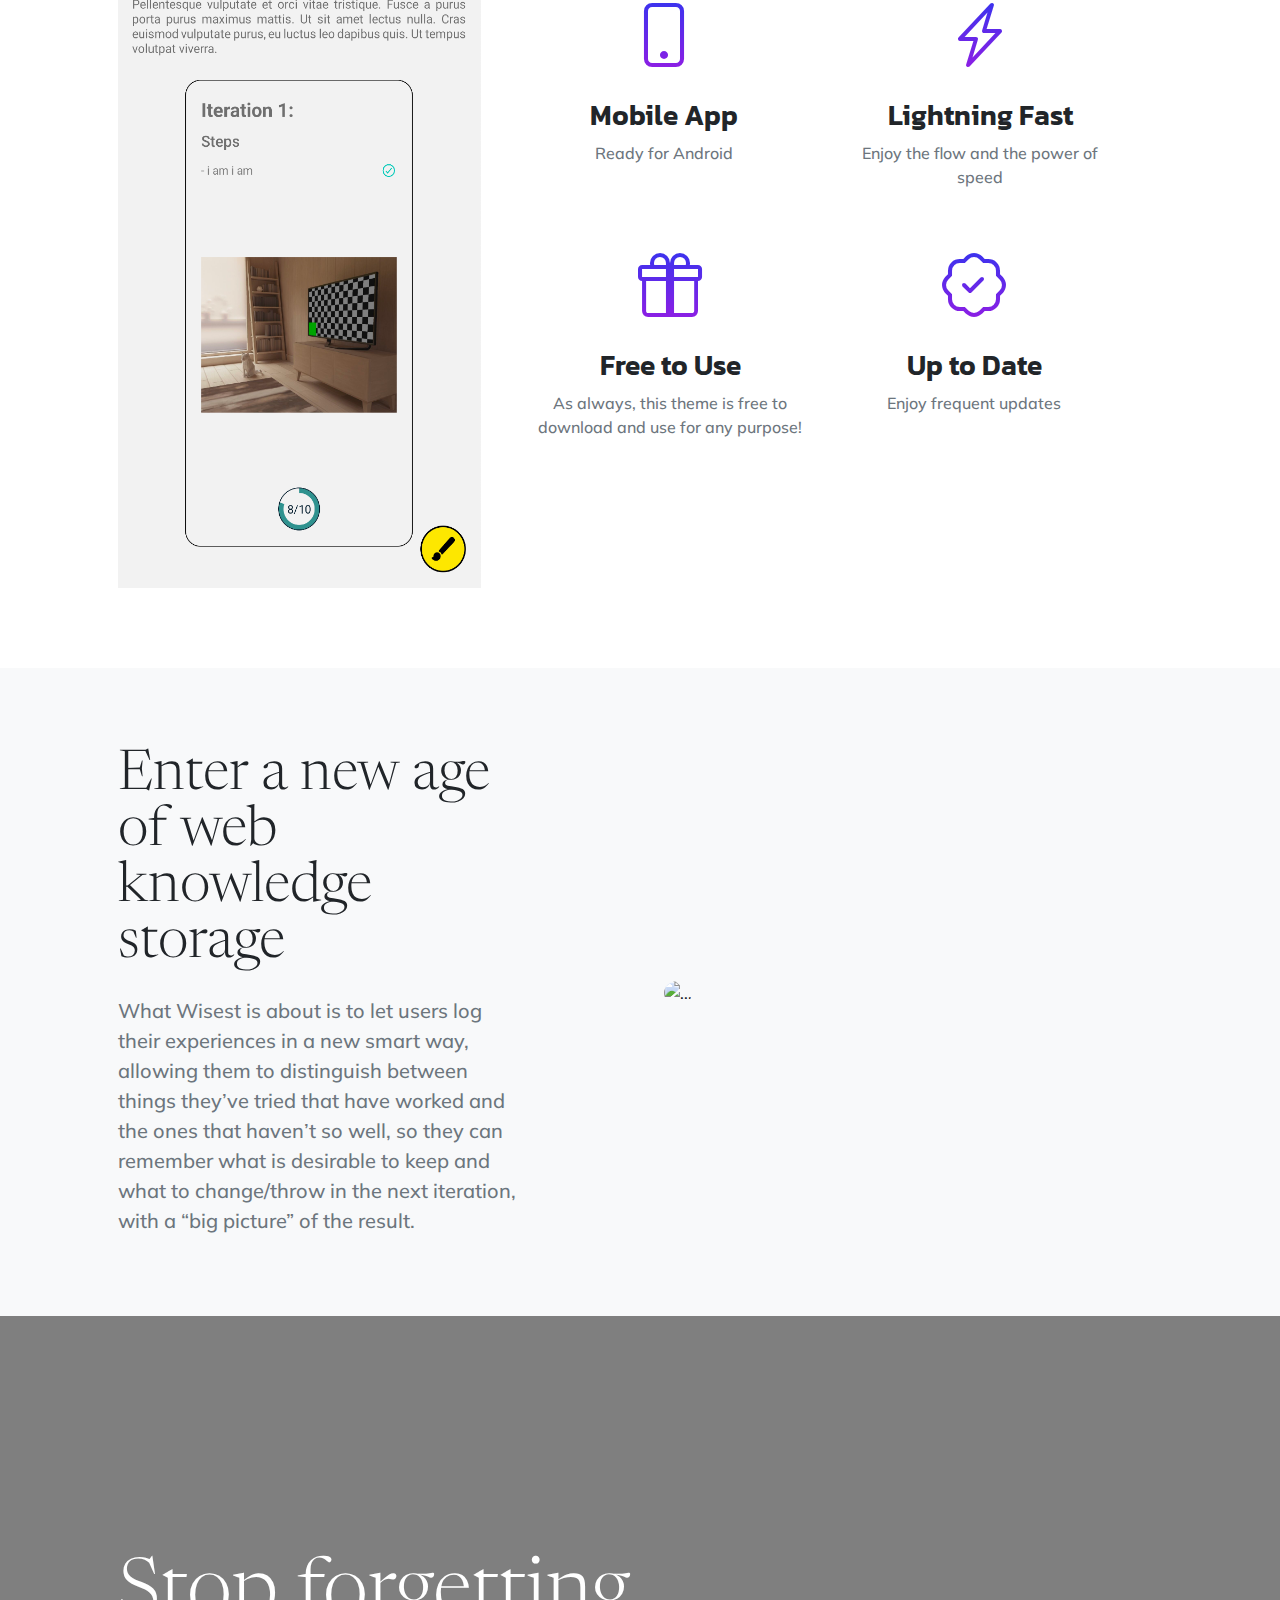
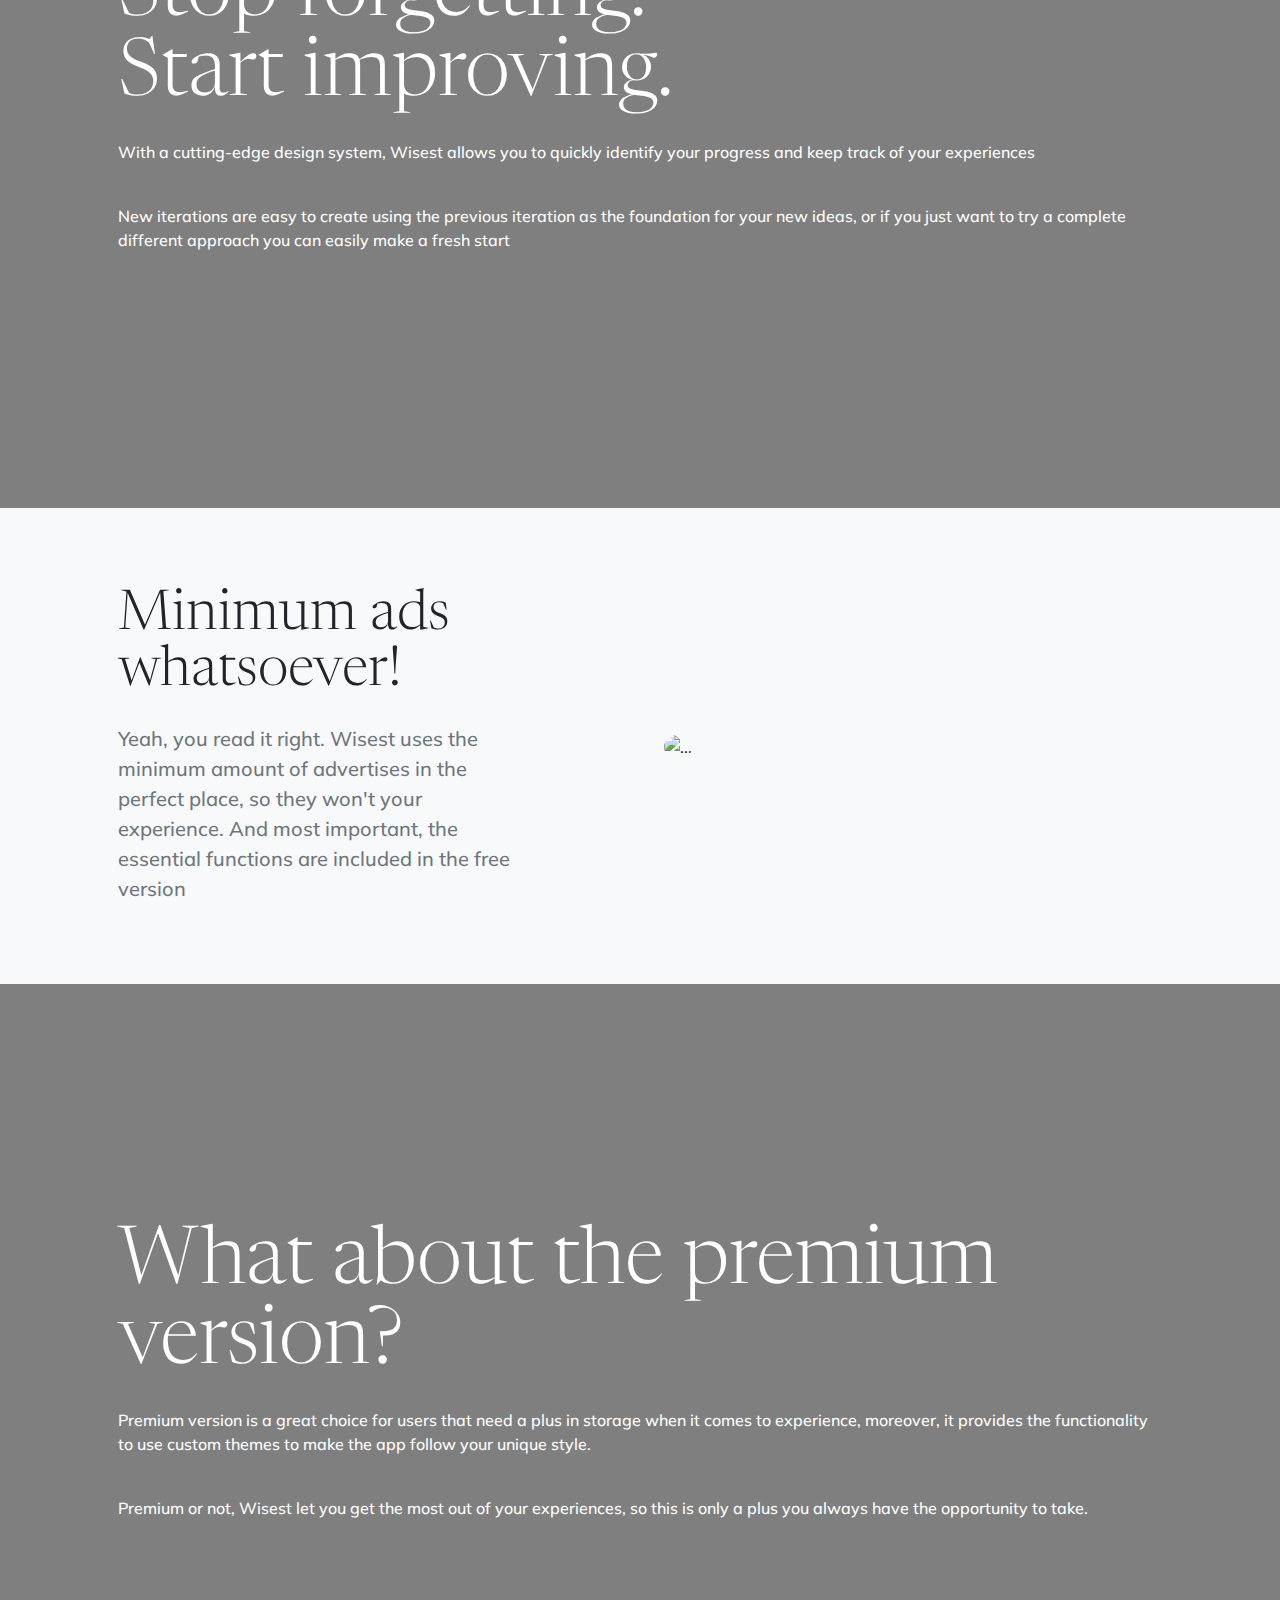
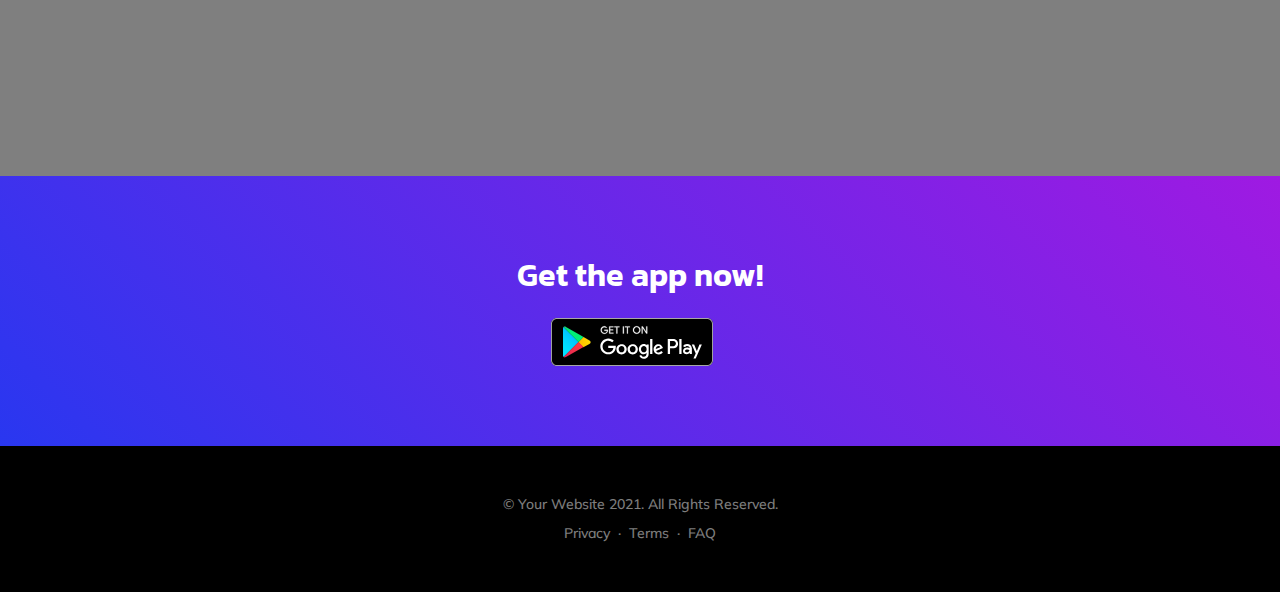
==== commit 9974ff59: "Add screenshots" ====
--- a/index.html
+++ b/index.html
@@ -59,7 +59,7 @@
                         <!-- Masthead device mockup feature-->
                         <div class="masthead-device-mockup">
                                 <div class="device-wrapper">
-                                    <img src="assets/img/android.png" width="363" height="750">
+                                    <img src="assets/img/ExperiencesScreen.png" width="363" height="750" />
                                 </div>
                         </div>
                     </div>
@@ -125,7 +125,7 @@
                         <!-- Features section device mockup-->
                         <div class="masthead-device-mockup">
                             <div class="device-wrapper">
-                                <img src="assets/img/android.png" width="363" height="750">
+                                <img src="assets/img/MyExperienceScreen.png" width="363" height="750" />
                             </div>
                         </div>
                     </div>
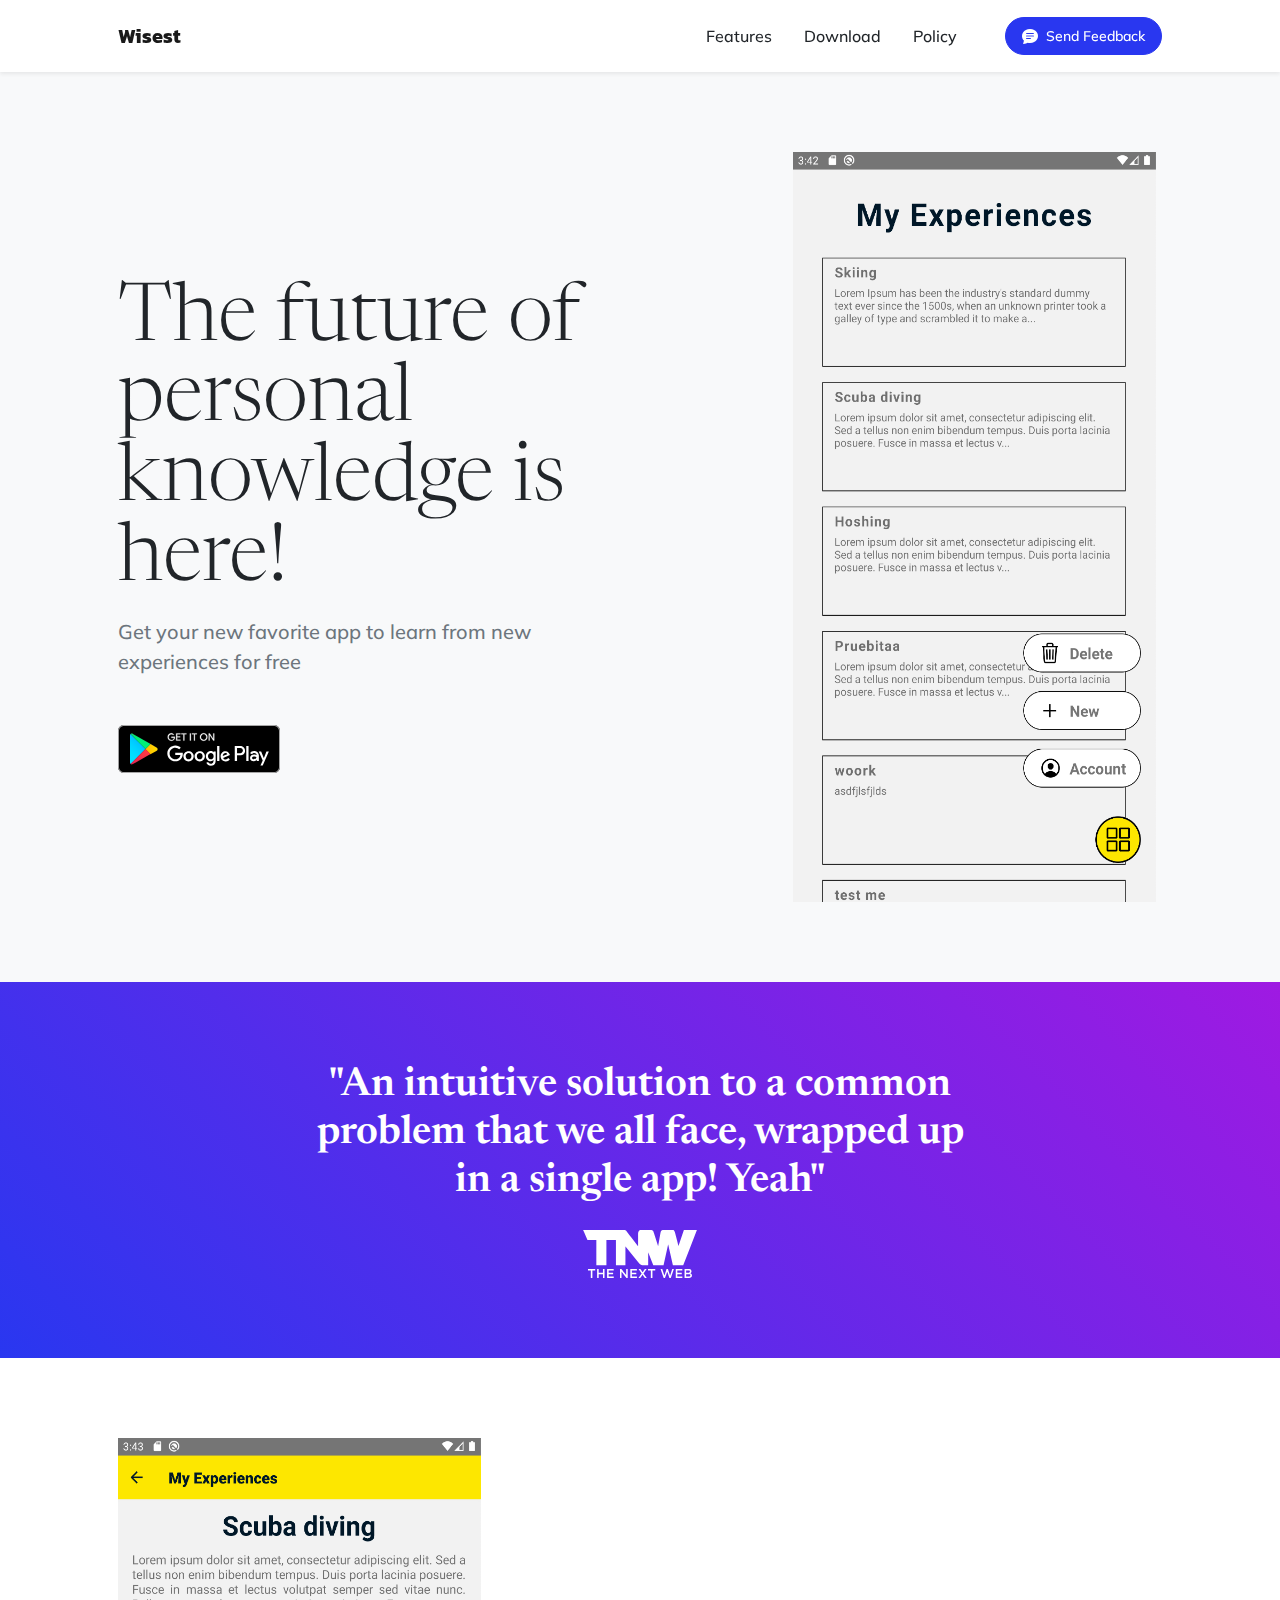
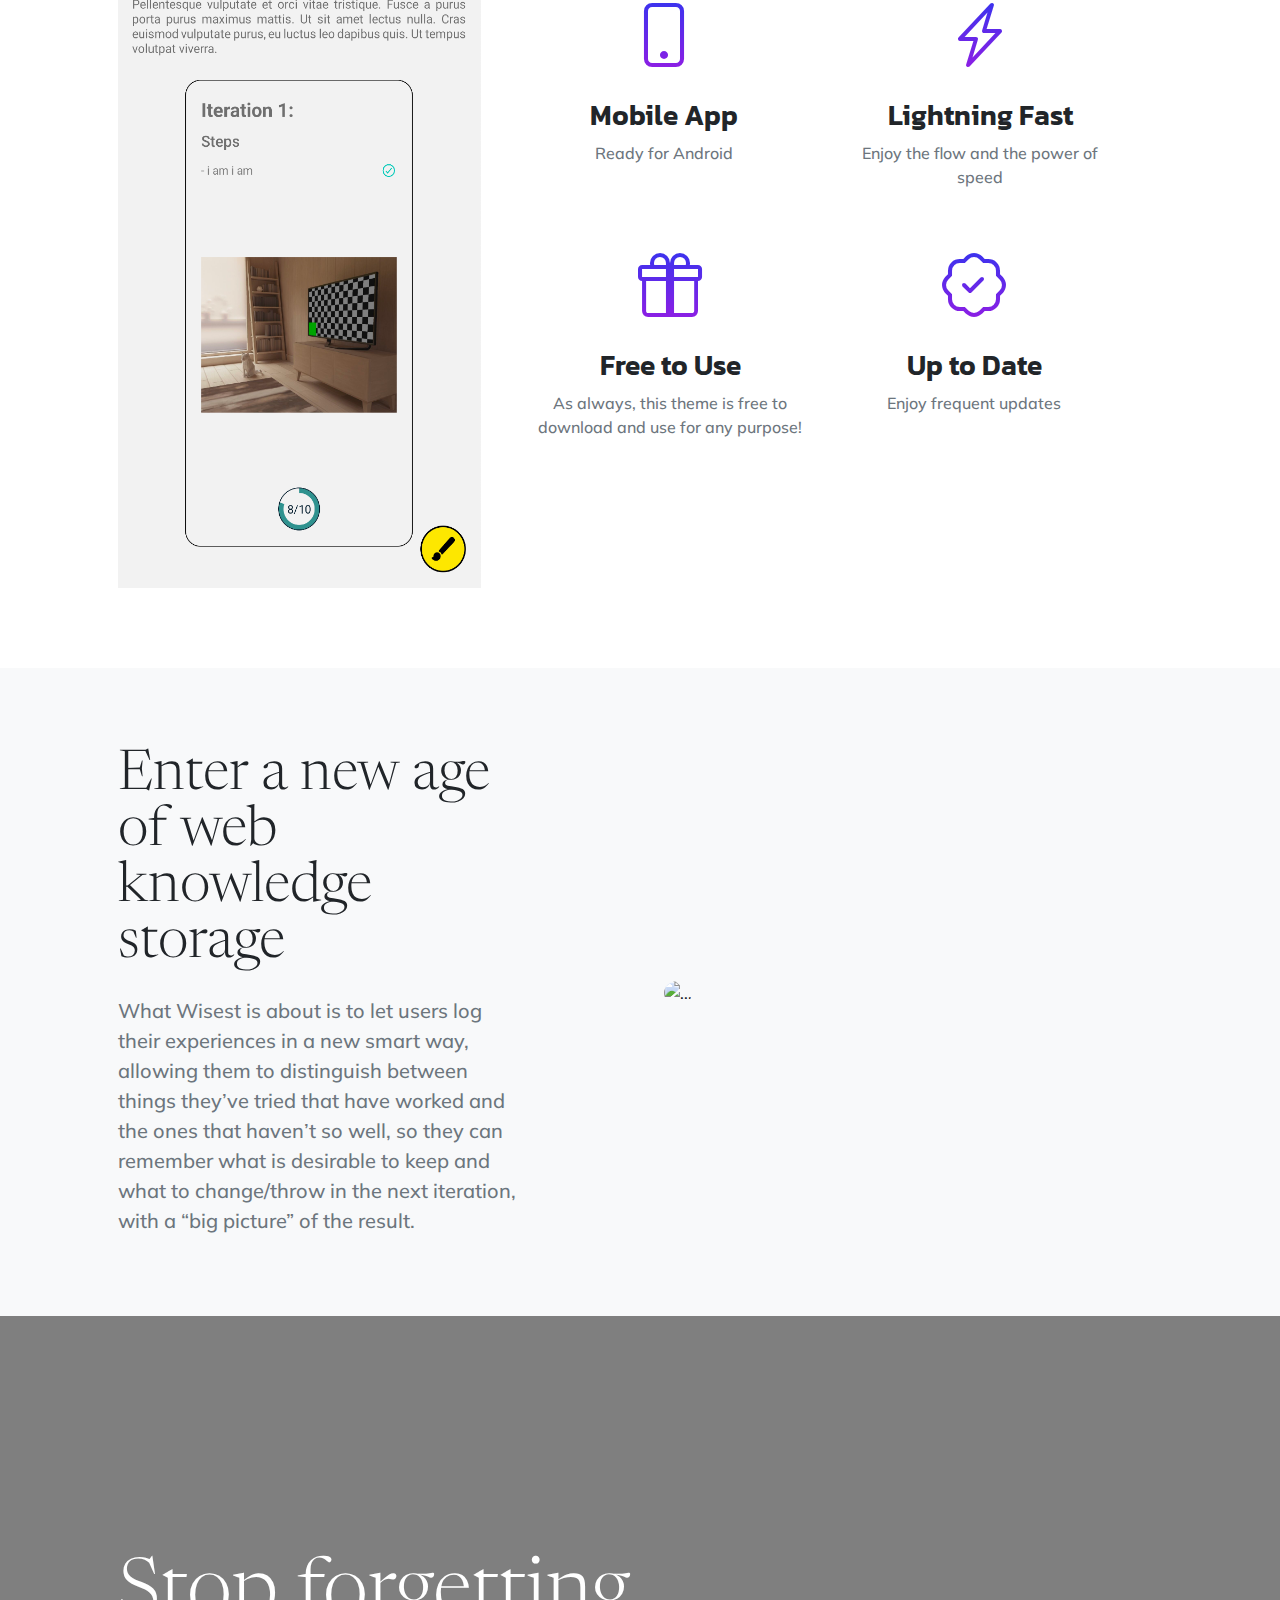
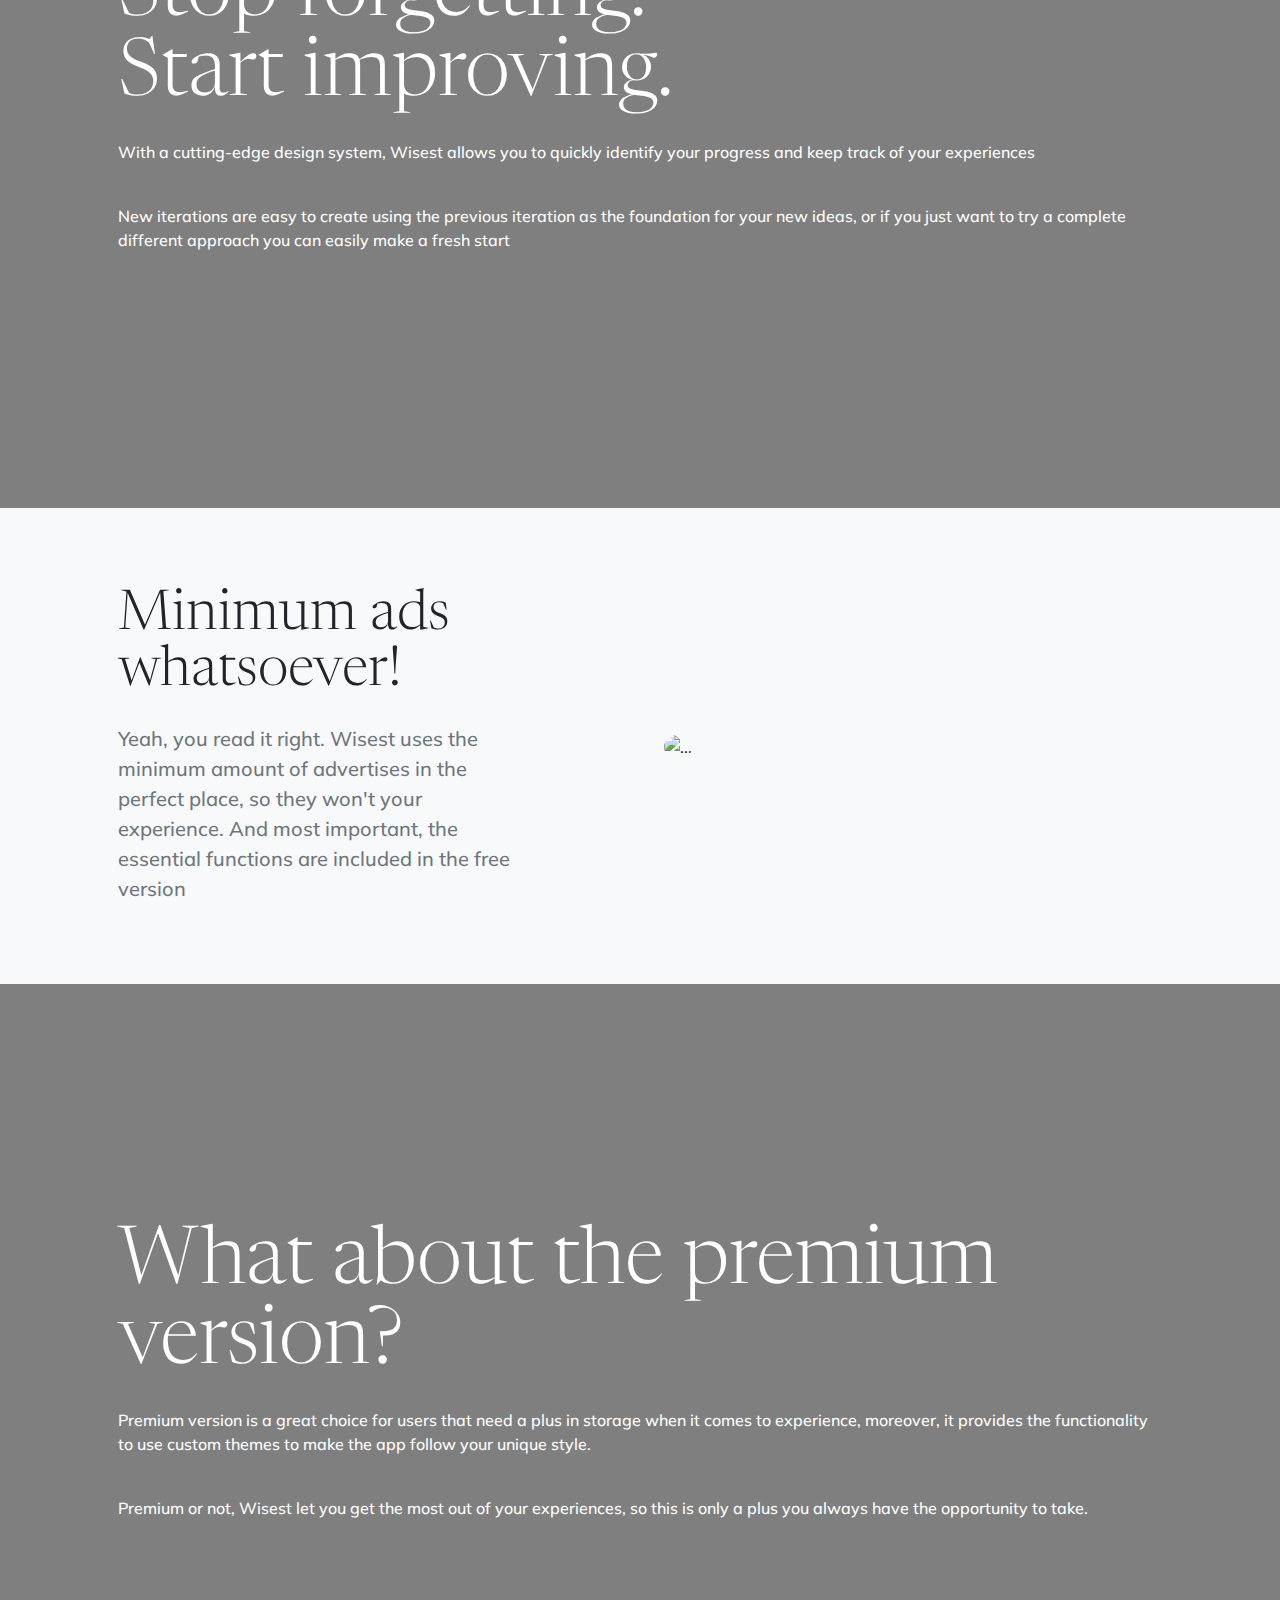
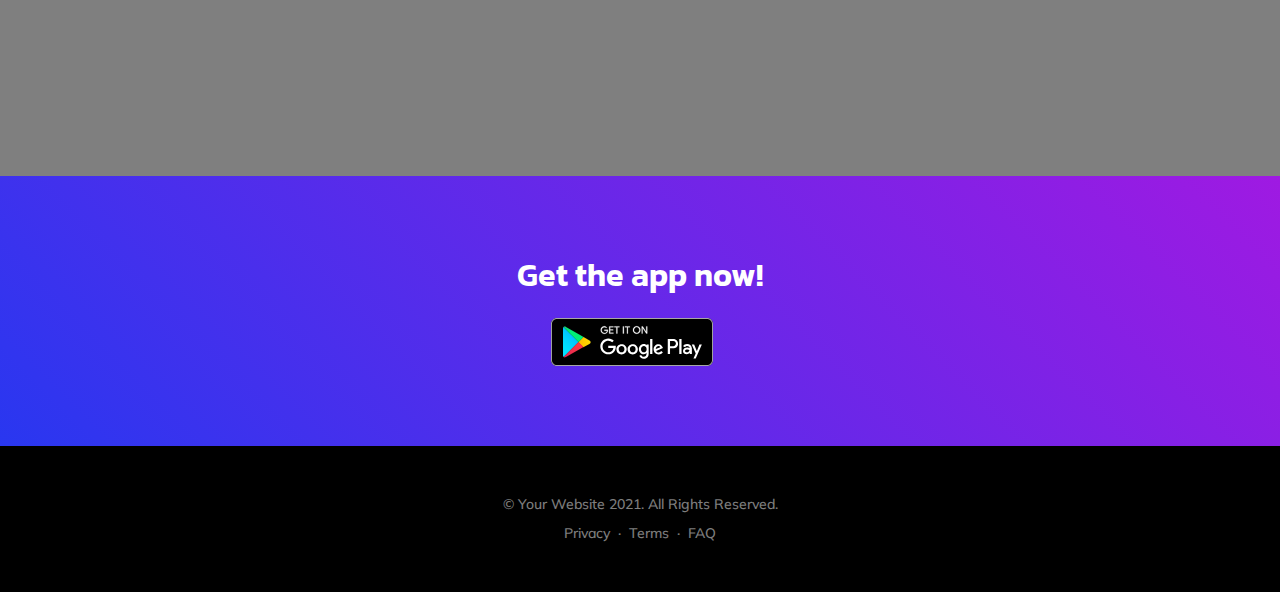
==== commit ae507df7: "added policy" ====
--- a/index.html
+++ b/index.html
@@ -30,6 +30,7 @@
                     <ul class="navbar-nav ms-auto me-4 my-3 my-lg-0">
                         <li class="nav-item"><a class="nav-link me-lg-3" href="#features">Features</a></li>
                         <li class="nav-item"><a class="nav-link me-lg-3" href="#download">Download</a></li>
+                        <li class="nav-item"><a class="nav-link me-lg-3" href="policy.html">Policy</a></li>
                     </ul>
                     <button class="btn btn-primary rounded-pill px-3 mb-2 mb-lg-0" data-bs-toggle="modal" data-bs-target="#feedbackModal">
                         <span class="d-flex align-items-center">
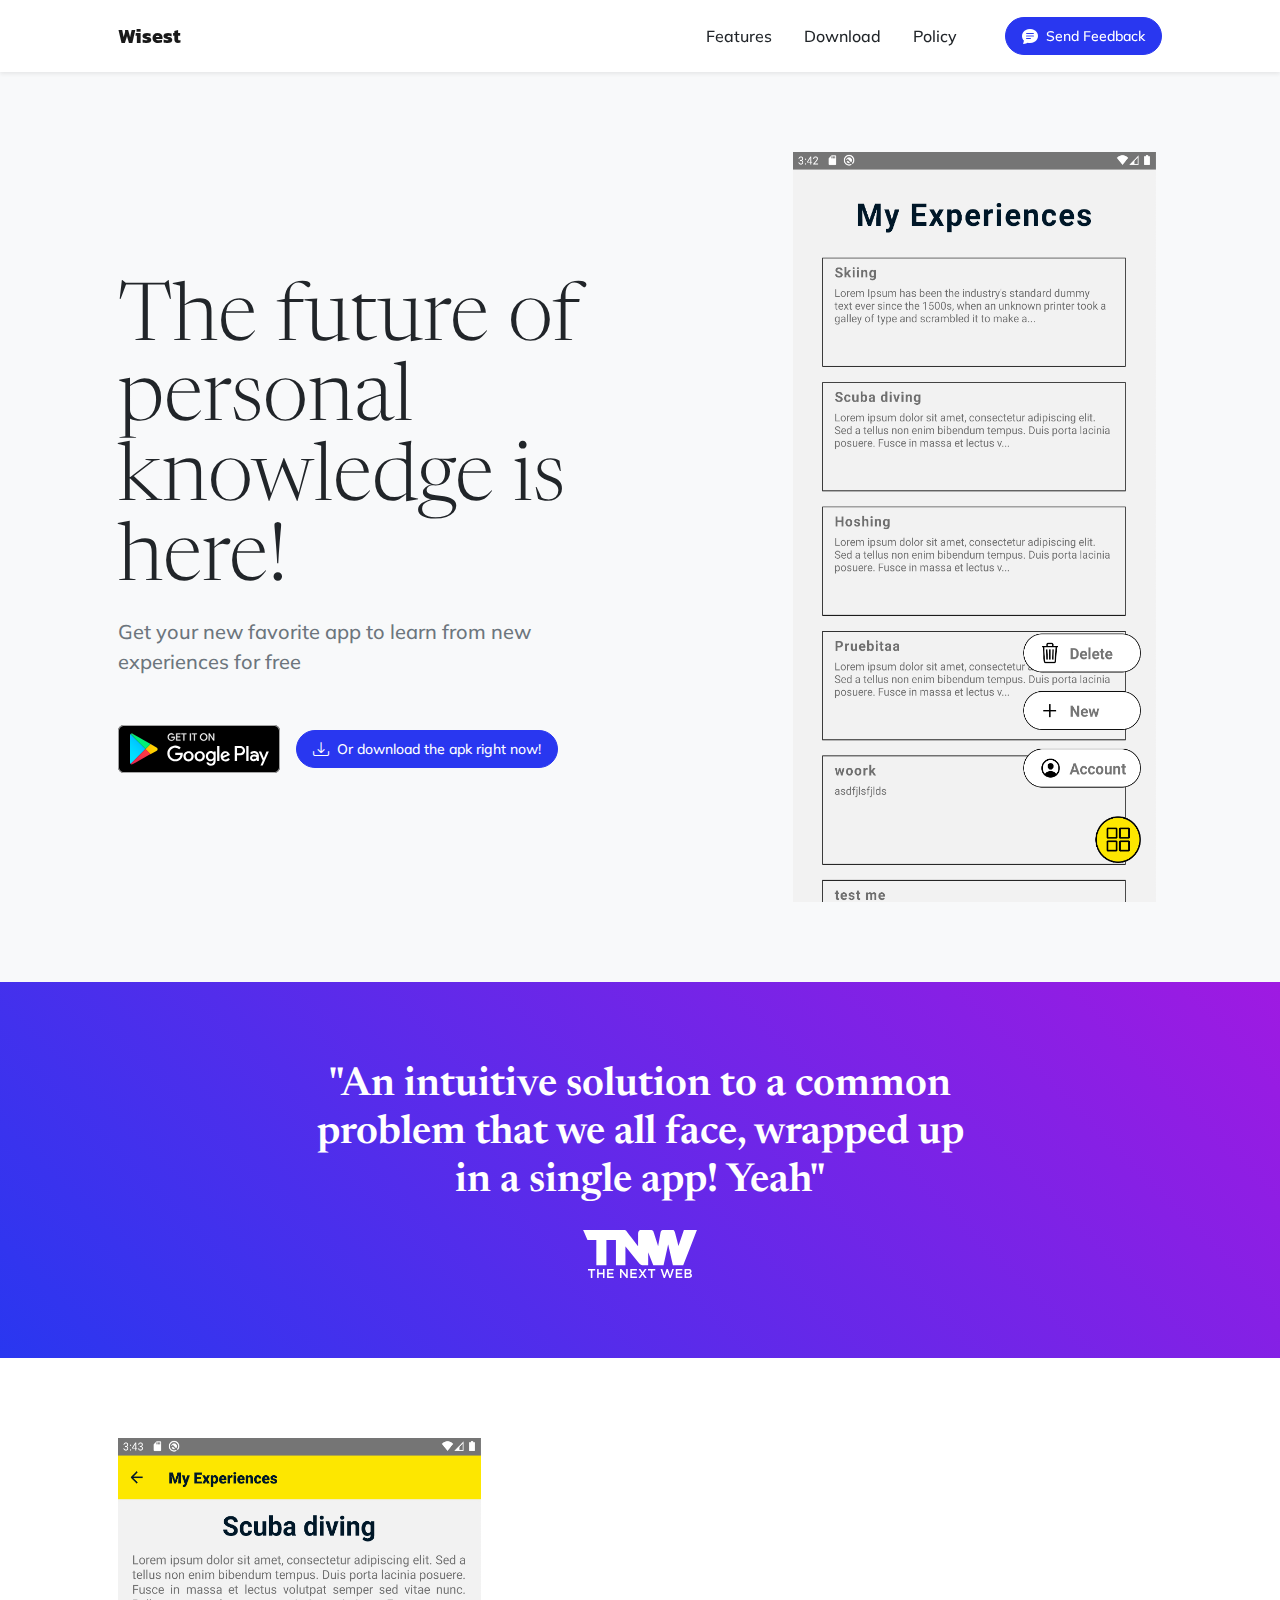
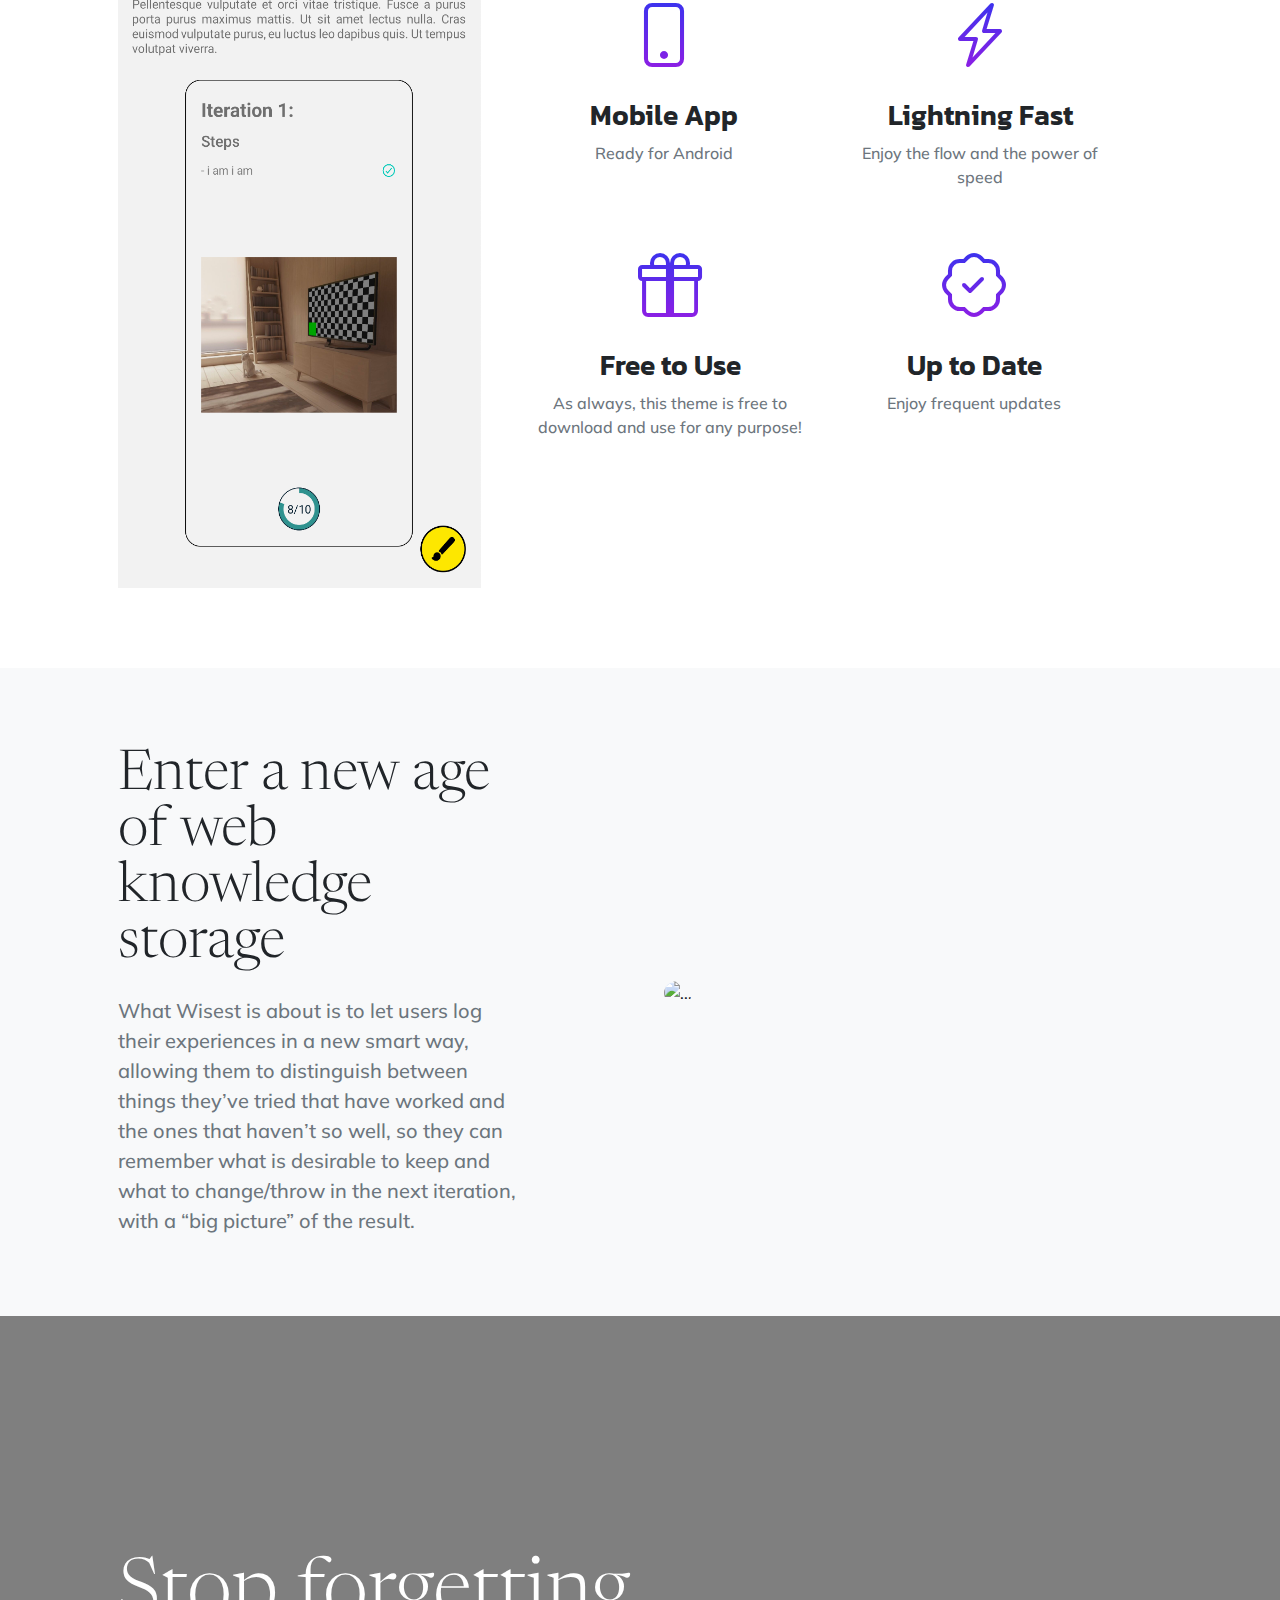
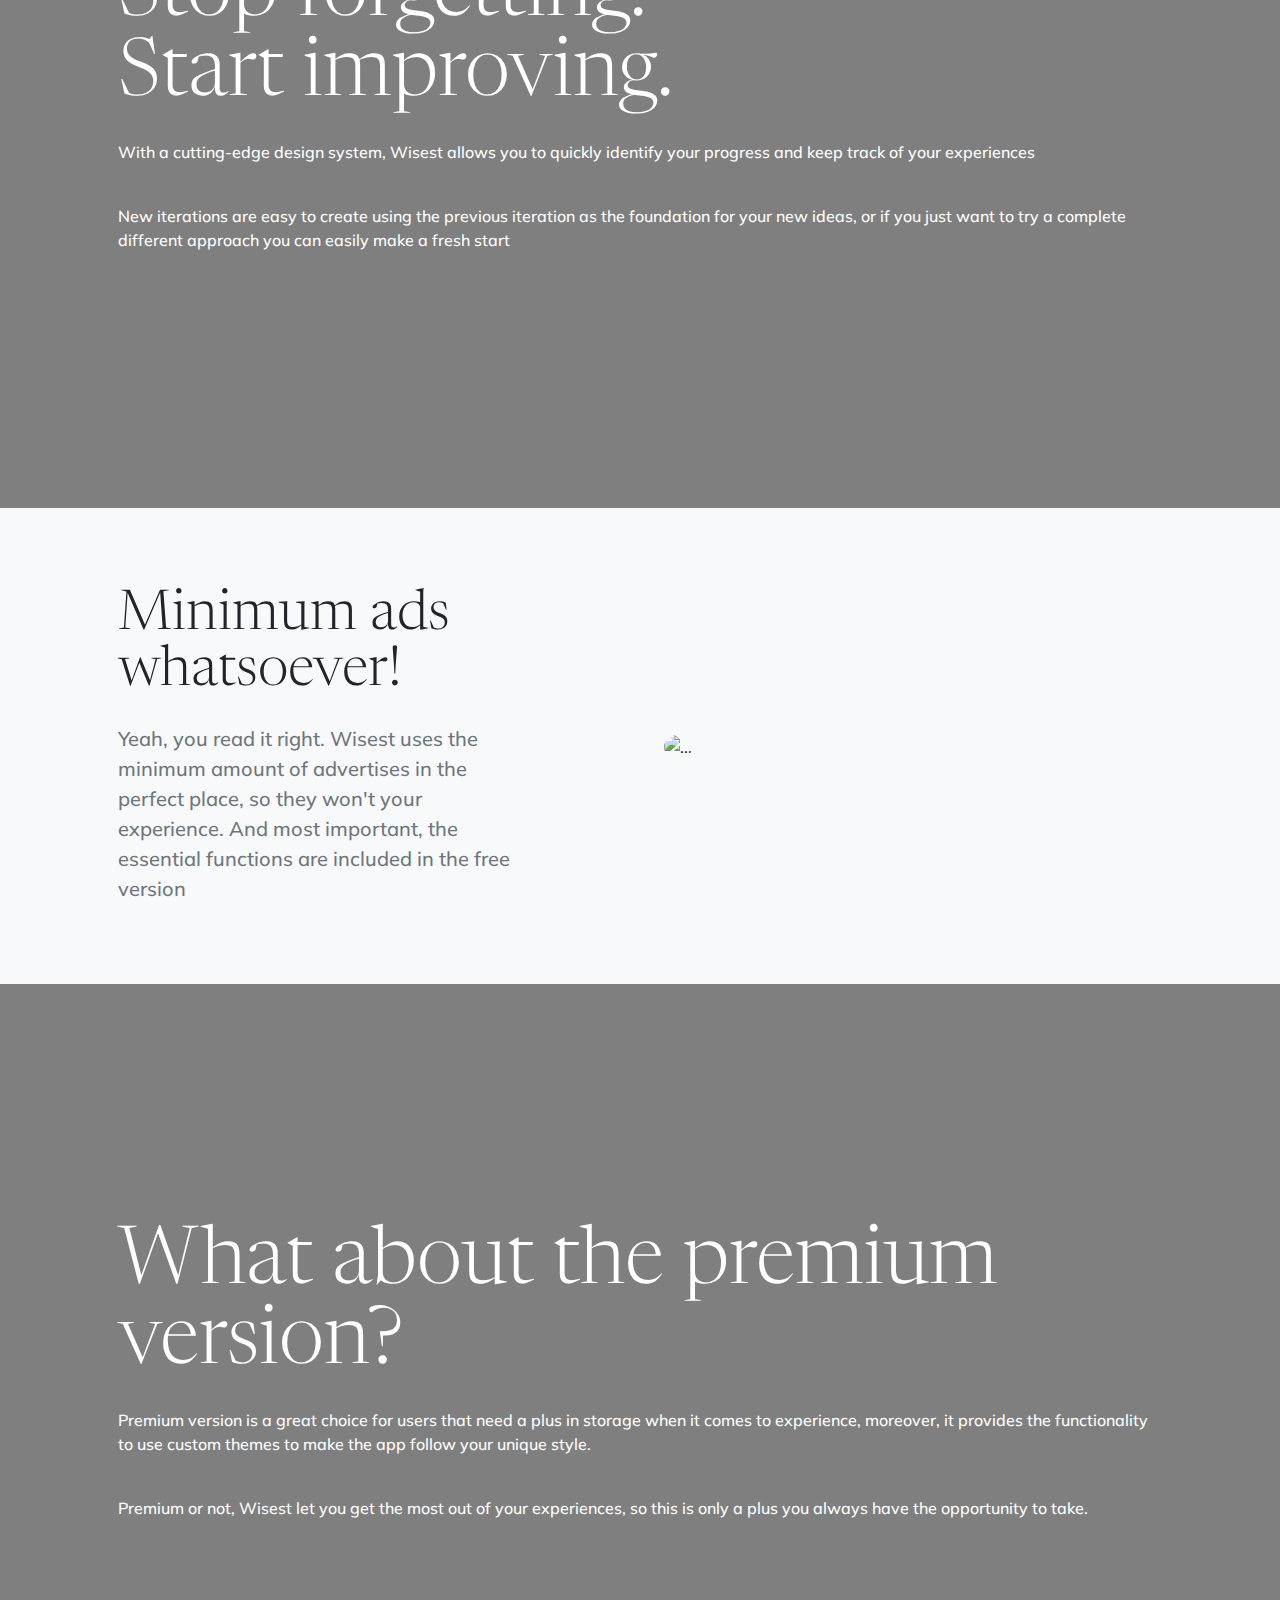
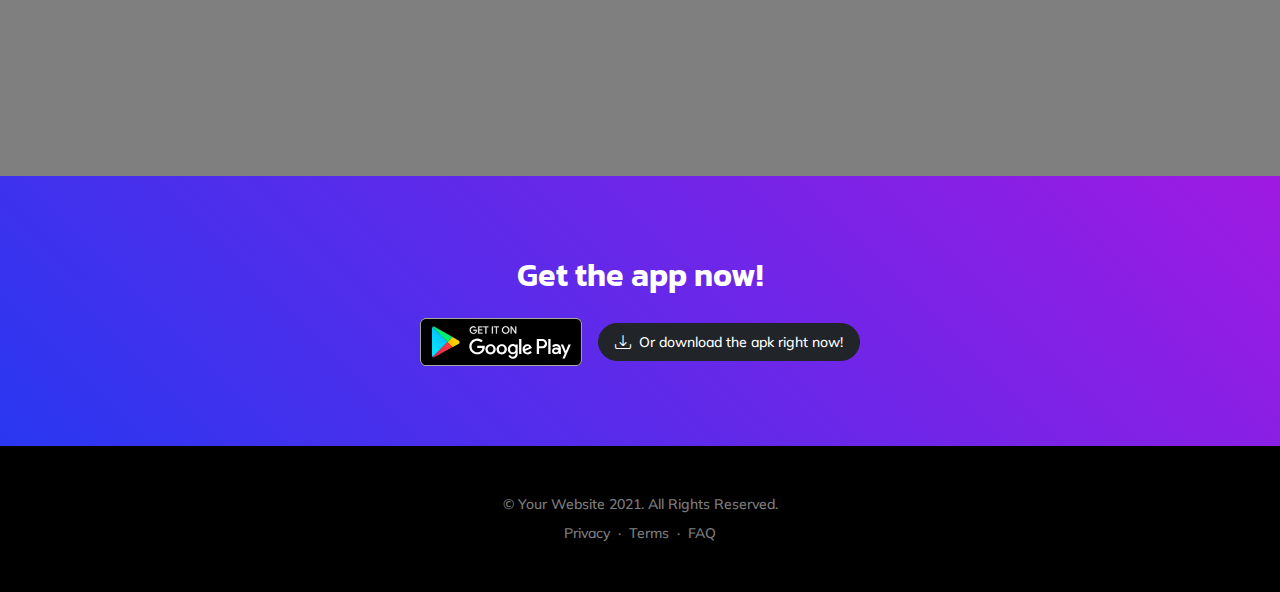
==== commit 6764cd40: "added apk link" ====
--- a/index.html
+++ b/index.html
@@ -52,6 +52,12 @@
                             <p class="lead fw-normal text-muted mb-5">Get your new favorite app to learn from new experiences for free</p>
                             <div class="d-flex flex-column flex-lg-row align-items-center">
                                 <a class="me-lg-3 mb-4 mb-lg-0" href="#!"><img class="app-badge" src="assets/img/google-play-badge.svg" alt="..." /></a>
+                                <a class="btn btn-primary rounded-pill px-3 mb-2 mb-lg-0" href="resources/wisest.apk">
+                                    <span class="d-flex align-items-center">
+                                        <i class="bi-download me-2"></i>
+                                        <span class="small">Or download the apk right now! </span>
+                                    </span>
+                                </a>
 <!--                                <a href="#!"><img class="app-badge" src="assets/img/app-store-badge.svg" alt="..." /></a>-->
                             </div>
                         </div>
@@ -196,6 +202,12 @@
                 <div class="d-flex flex-column flex-lg-row align-items-center justify-content-center">
                     <a class="me-lg-3 mb-4 mb-lg-0" href="#!"><img class="app-badge" src="assets/img/google-play-badge.svg" alt="..." /></a>
 <!--                    <a href="#!"><img class="app-badge" src="assets/img/app-store-badge.svg" alt="..." /></a>-->
+                    <a class="btn btn-dark rounded-pill px-3 mb-2 mb-lg-0" href="resources/wisest.apk">
+                                    <span class="d-flex align-items-center">
+                                        <i class="bi-download me-2"></i>
+                                        <span class="small">Or download the apk right now! </span>
+                                    </span>
+                    </a>
                 </div>
             </div>
         </section>
